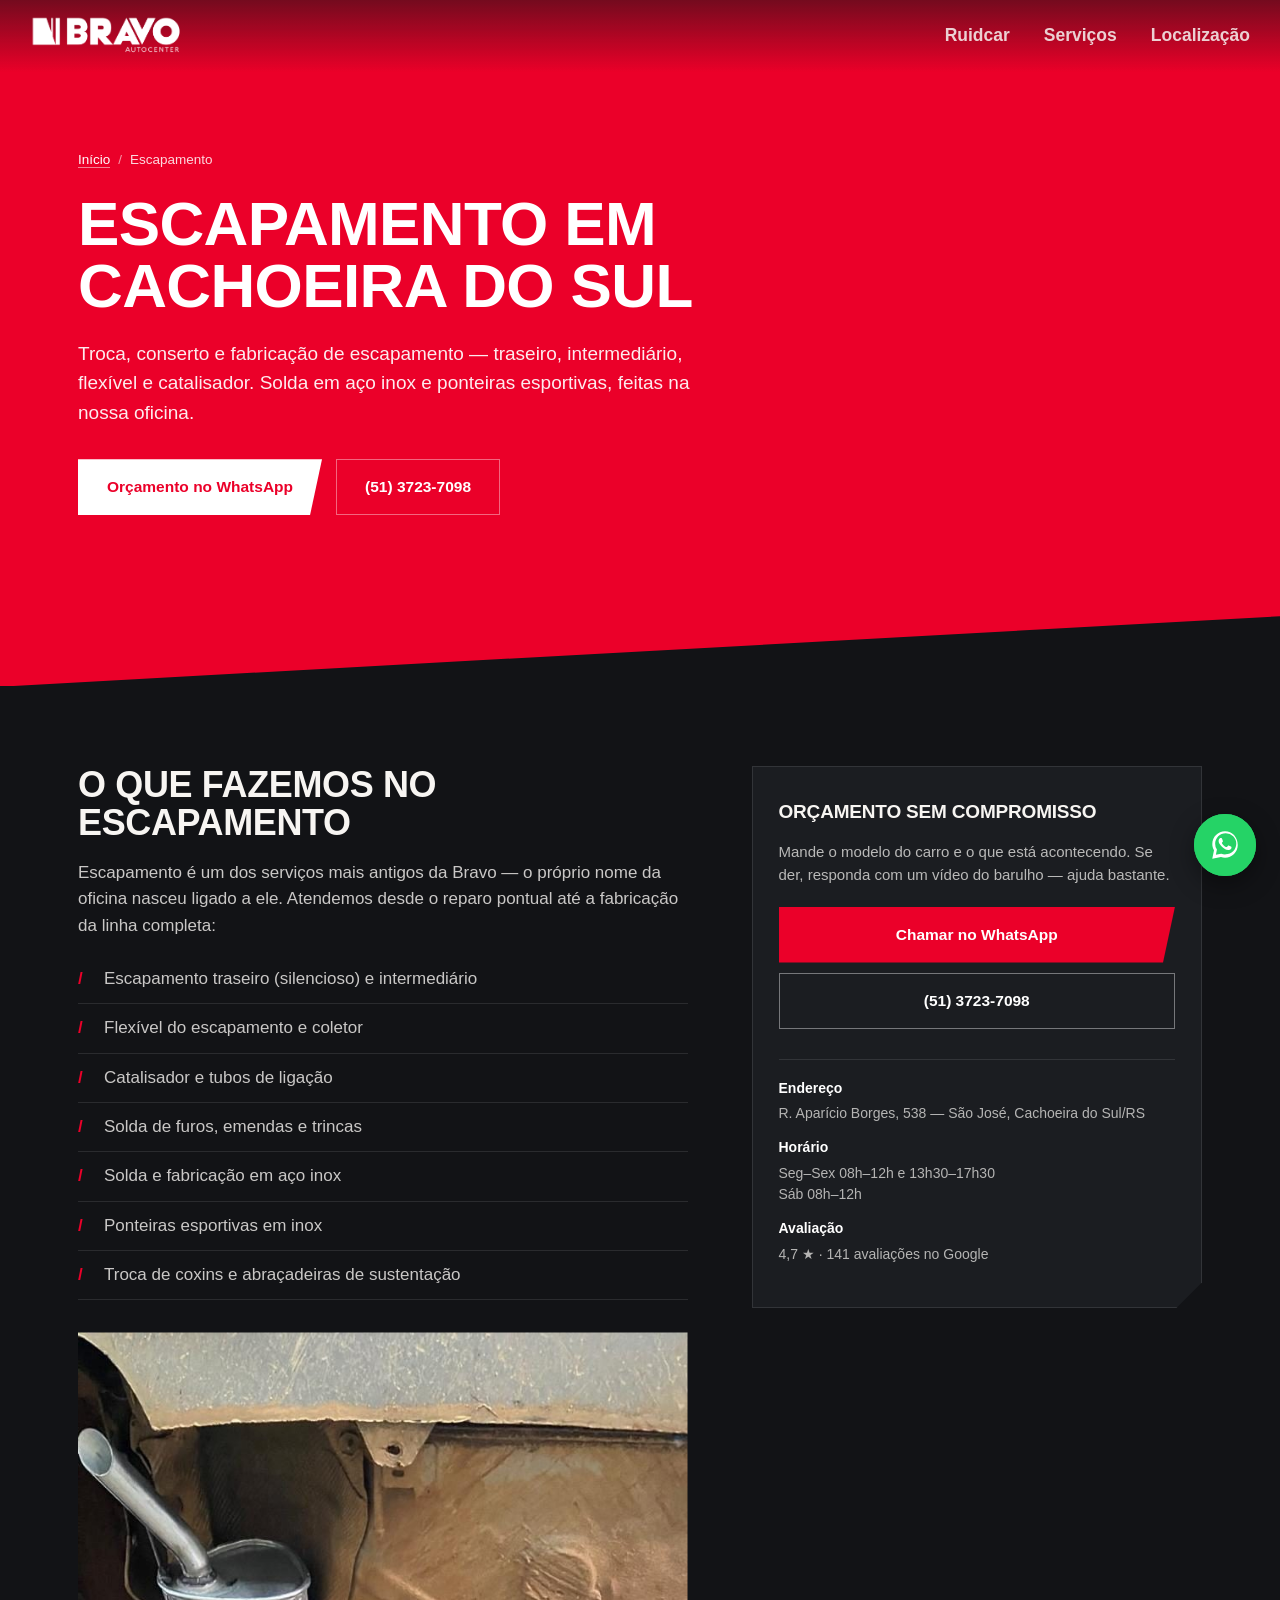
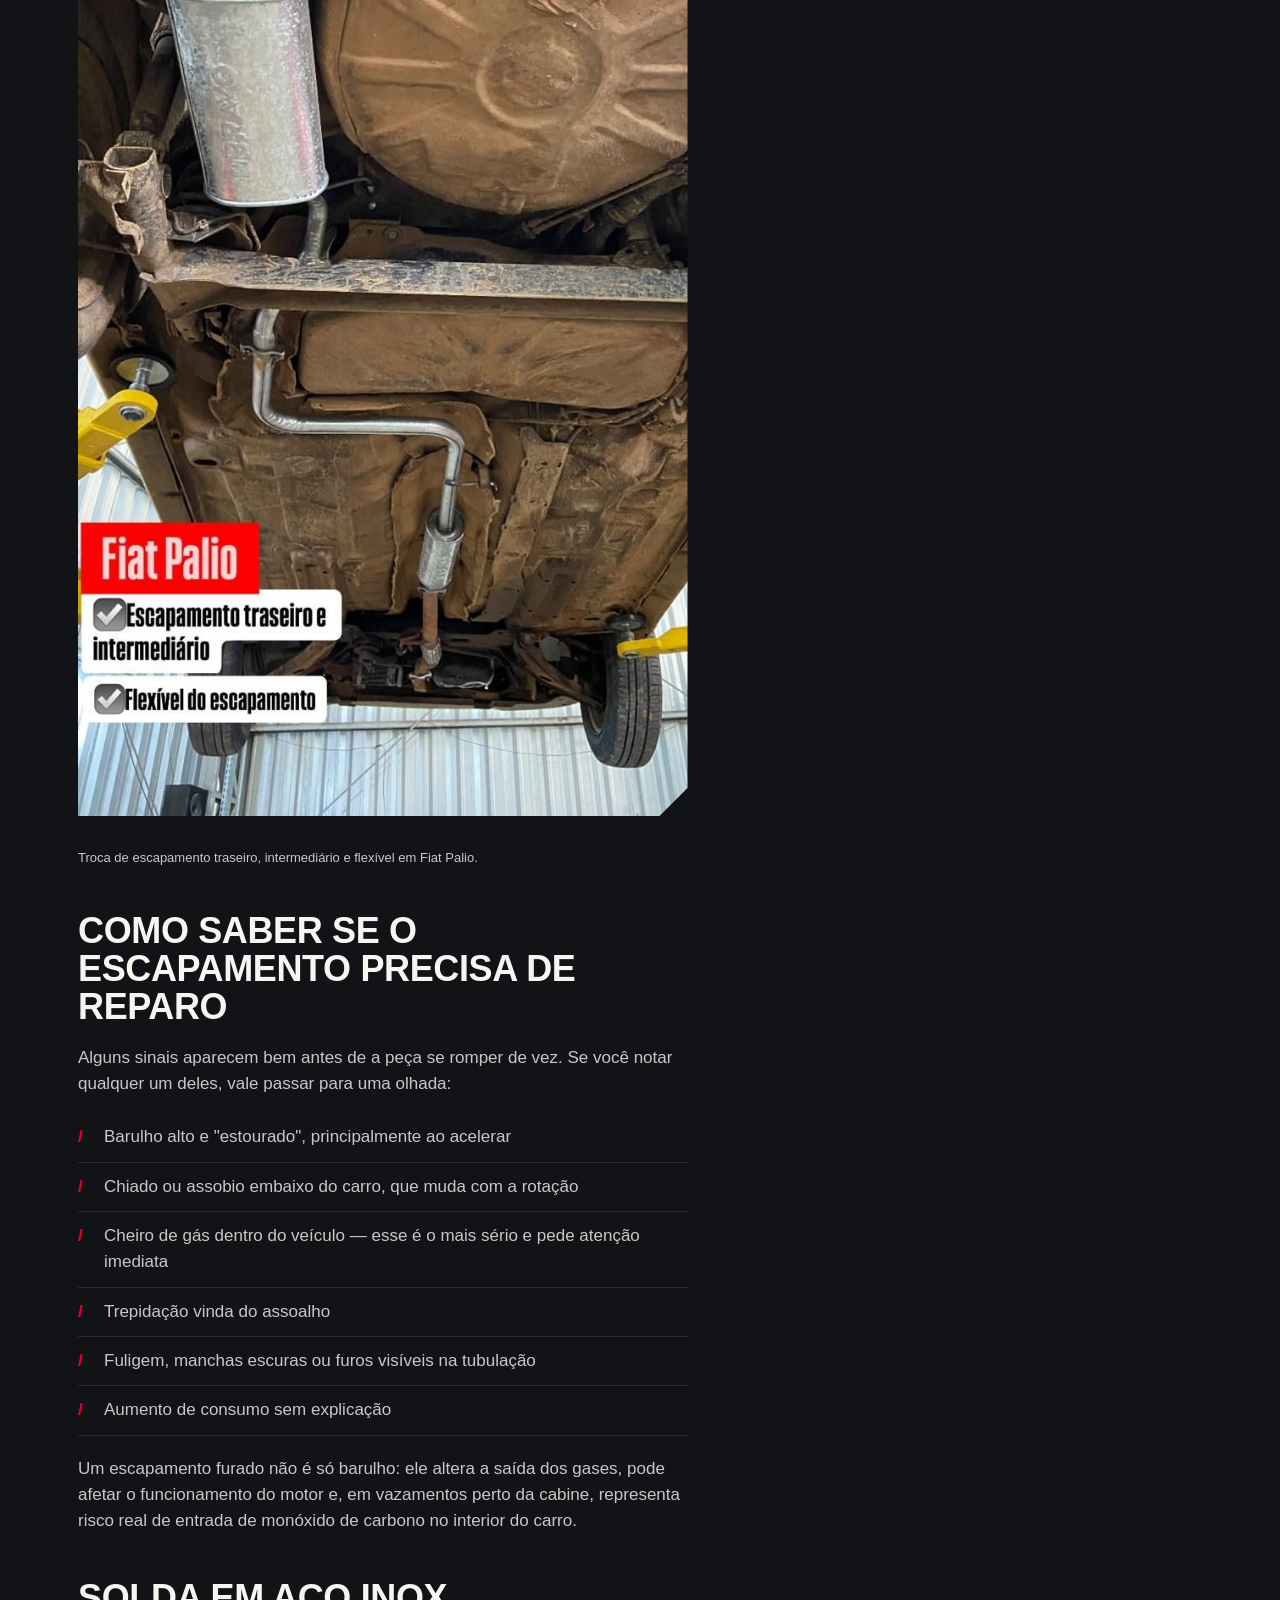
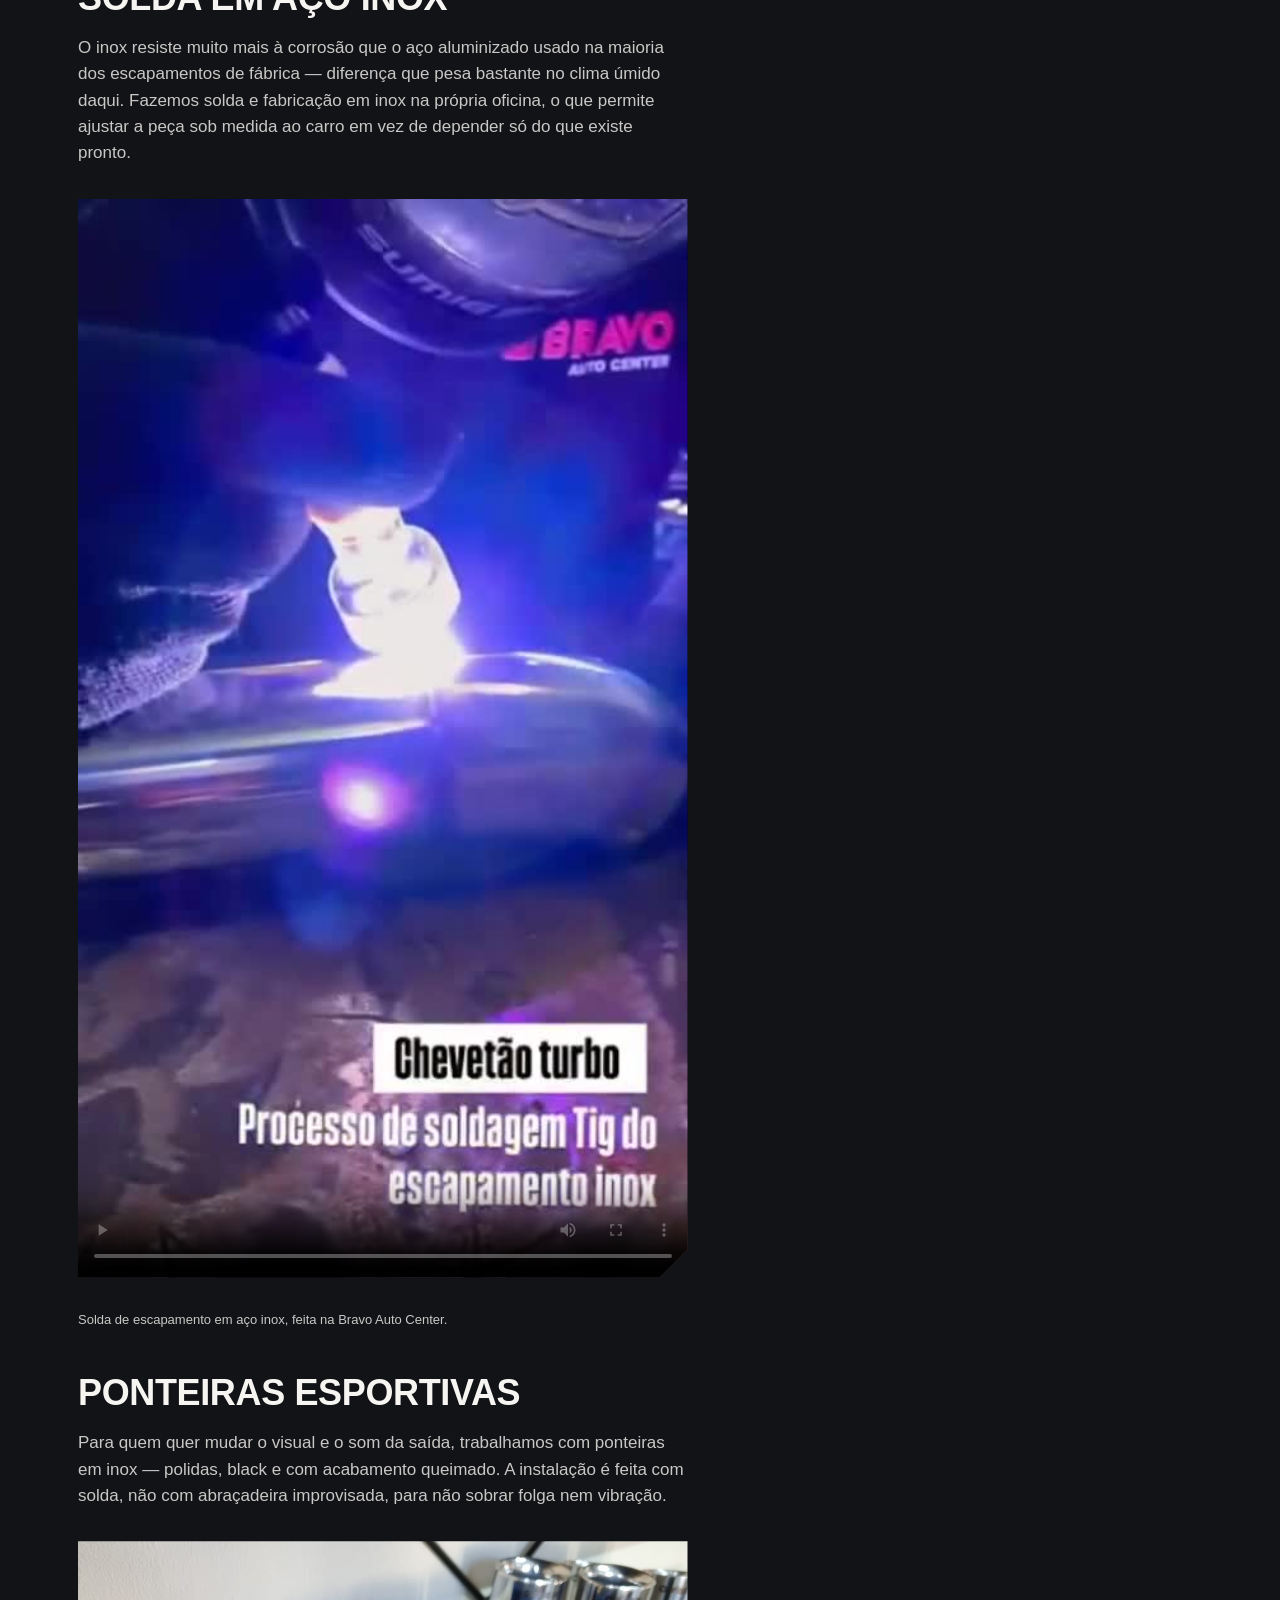
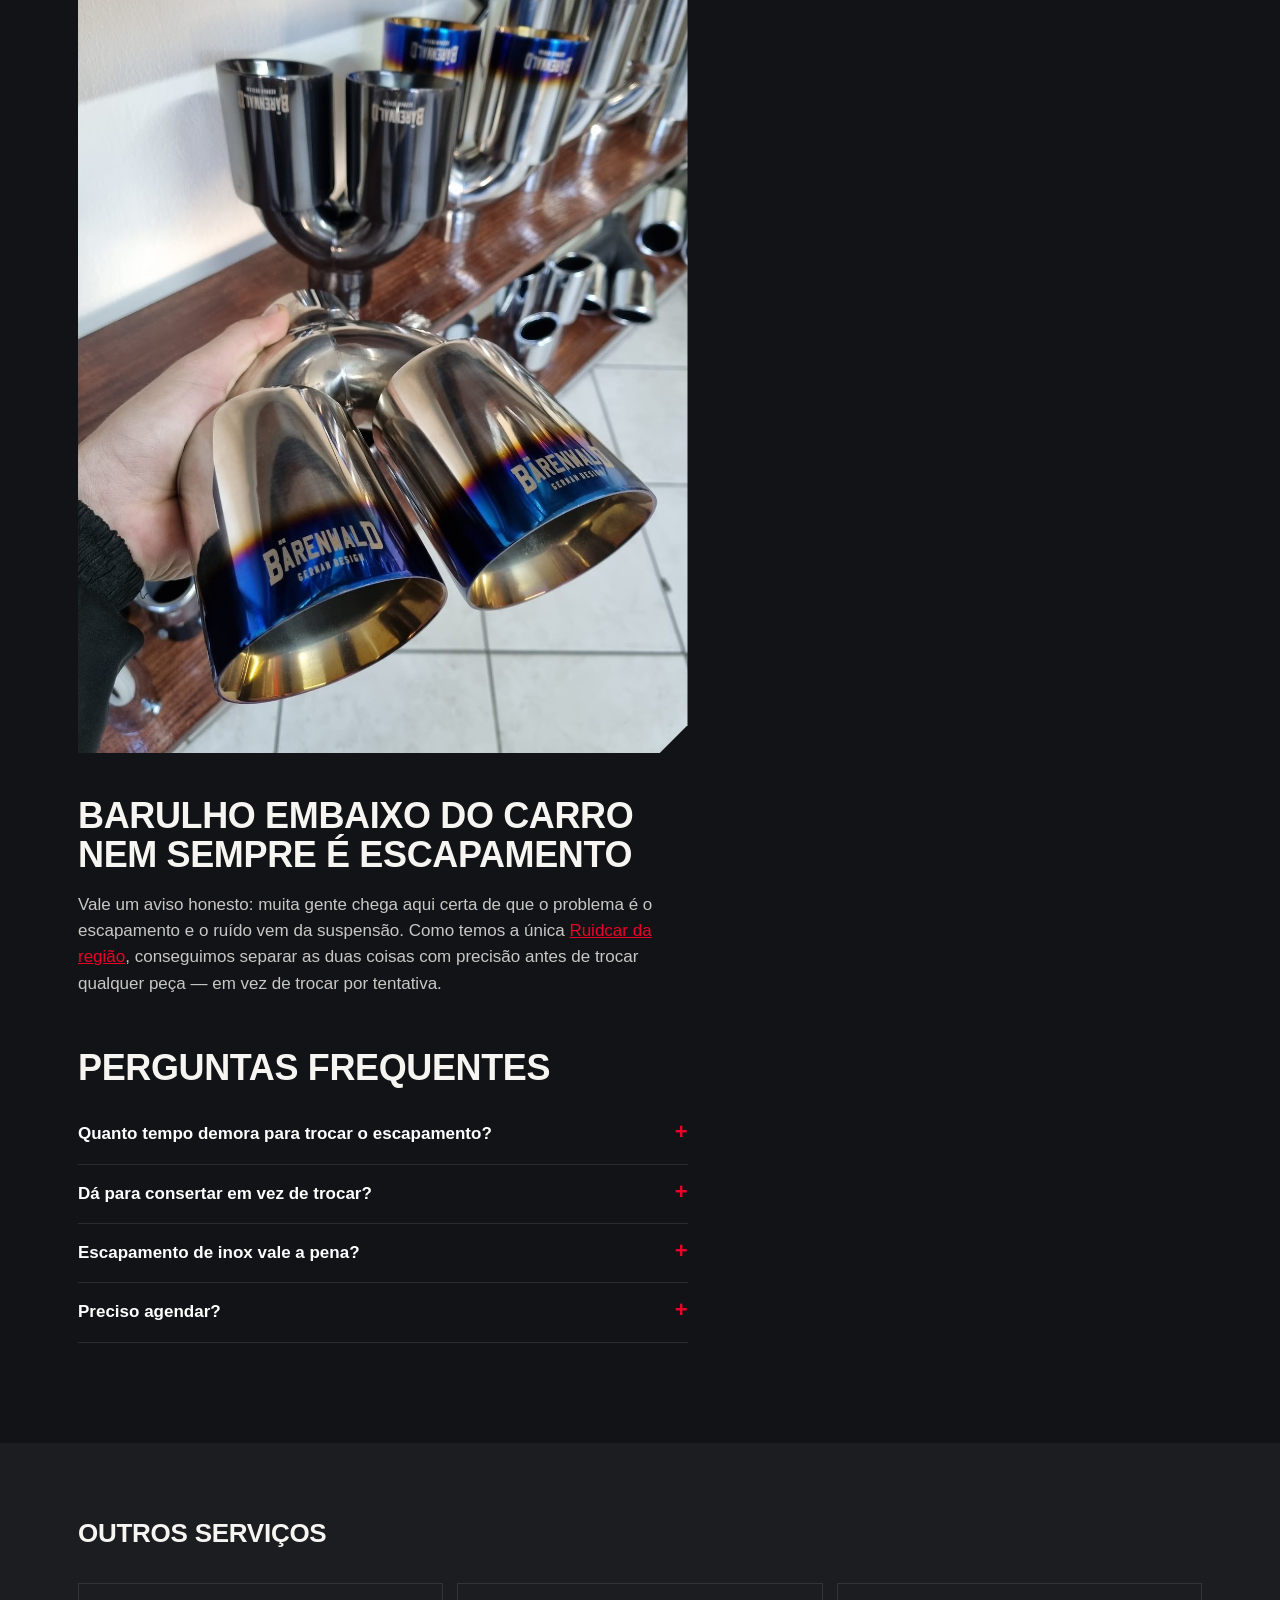
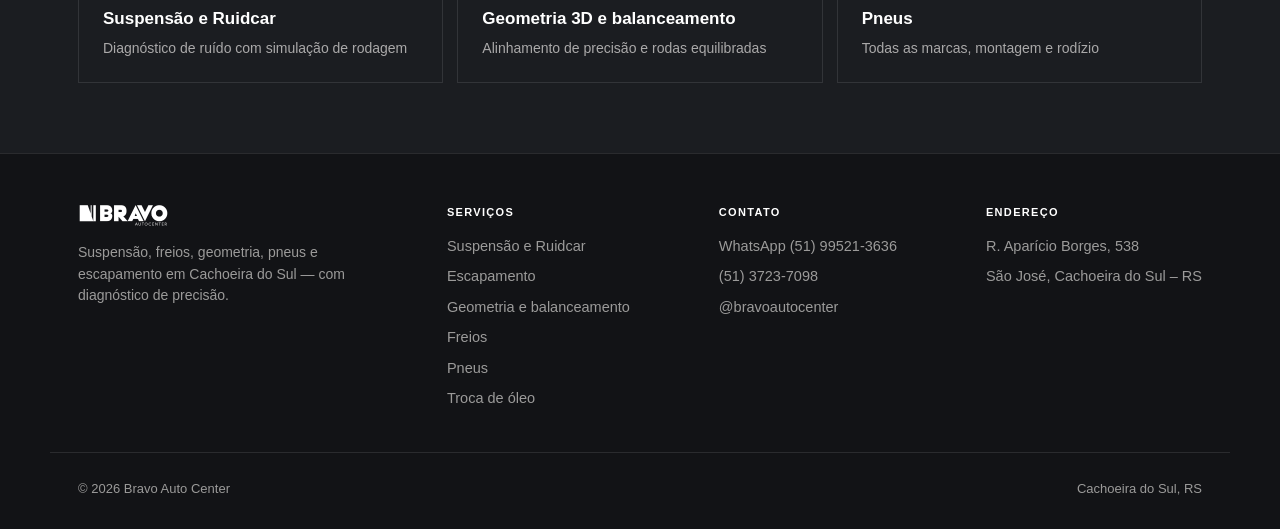
==== servicos/escapamento.html @ 59db15d5 "feat: atualização site v2 — servicos/, css, js, imagens, sitemap" ====
<!DOCTYPE html>
<html lang="pt-BR">
<head>
<meta charset="UTF-8">
<meta name="viewport" content="width=device-width, initial-scale=1.0">
<title>Escapamento em Cachoeira do Sul | Troca, Solda e Inox — Bravo Auto Center</title>
<meta name="description" content="Troca e conserto de escapamento em Cachoeira do Sul/RS: escapamento traseiro, intermediário, flexível, catalisador e solda em aço inox. Ponteiras esportivas. Orçamento na hora — (51) 3723-7098.">
<link rel="canonical" href="https://bravoautocenter.com.br/servicos/escapamento.html">
<meta name="robots" content="index, follow, max-image-preview:large">

<link rel="icon" href="/favicon.ico" sizes="any">
<link rel="icon" type="image/png" sizes="32x32" href="../assets/img/favicon-32.png">
<link rel="apple-touch-icon" href="../assets/img/apple-touch-icon.png">
<meta name="theme-color" content="#EB0029">

<meta property="og:type" content="article">
<meta property="og:locale" content="pt_BR">
<meta property="og:site_name" content="Bravo Auto Center">
<meta property="og:url" content="https://bravoautocenter.com.br/servicos/escapamento.html">
<meta property="og:title" content="Escapamento em Cachoeira do Sul — troca, solda e inox | Bravo Auto Center">
<meta property="og:description" content="Escapamento traseiro, intermediário, flexível e solda em aço inox. Ponteiras esportivas. Oficina em Cachoeira do Sul/RS.">
<meta property="og:image" content="https://bravoautocenter.com.br/assets/img/og-image.jpg">
<meta name="twitter:card" content="summary_large_image">

<link rel="stylesheet" href="../assets/css/style.css">

<script type="application/ld+json">
{
  "@context": "https://schema.org",
  "@type": "Service",
  "serviceType": "Troca e conserto de escapamento",
  "name": "Escapamento e solda em aço inox",
  "description": "Troca, conserto e fabricação de escapamento automotivo em Cachoeira do Sul/RS, incluindo escapamento traseiro, intermediário, flexível, solda em aço inox e instalação de ponteiras esportivas.",
  "url": "https://bravoautocenter.com.br/servicos/escapamento.html",
  "provider": {
    "@type": "AutoRepair",
    "name": "Bravo Auto Center",
    "@id": "https://bravoautocenter.com.br/#oficina",
    "telephone": "+55-51-3723-7098",
    "address": {
      "@type": "PostalAddress",
      "streetAddress": "Rua Aparício Borges, 538",
      "addressLocality": "Cachoeira do Sul",
      "addressRegion": "RS",
      "postalCode": "96503-550",
      "addressCountry": "BR"
    }
  },
  "areaServed": { "@type": "City", "name": "Cachoeira do Sul" }
}
</script>

<script type="application/ld+json">
{
  "@context": "https://schema.org",
  "@type": "BreadcrumbList",
  "itemListElement": [
    { "@type": "ListItem", "position": 1, "name": "Início", "item": "https://bravoautocenter.com.br/" },
    { "@type": "ListItem", "position": 2, "name": "Escapamento", "item": "https://bravoautocenter.com.br/servicos/escapamento.html" }
  ]
}
</script>

<script type="application/ld+json">
{
  "@context": "https://schema.org",
  "@type": "FAQPage",
  "mainEntity": [
    {
      "@type": "Question",
      "name": "Quanto tempo demora para trocar o escapamento?",
      "acceptedAnswer": { "@type": "Answer", "text": "Na maioria dos carros de passeio a troca do escapamento traseiro ou intermediário é feita no mesmo dia, geralmente em algumas horas. Serviços que envolvem fabricação sob medida ou solda em inox podem levar mais tempo, e informamos o prazo no orçamento." }
    },
    {
      "@type": "Question",
      "name": "Dá para consertar o escapamento em vez de trocar?",
      "acceptedAnswer": { "@type": "Answer", "text": "Depende do estado da peça. Furos pontuais e emendas soltas costumam ser resolvidos com solda. Quando o tubo ou a caixa já estão comprometidos pela ferrugem, a solda não segura e a troca sai mais barata no longo prazo. Avaliamos no elevador e mostramos a peça antes de decidir." }
    },
    {
      "@type": "Question",
      "name": "Escapamento de inox vale a pena?",
      "acceptedAnswer": { "@type": "Answer", "text": "O aço inox resiste muito mais à corrosão que o aço aluminizado comum, o que faz diferença especialmente em região úmida. Custa mais caro na instalação, mas dura consideravelmente mais. Trabalhamos com solda em inox e ponteiras esportivas nesse material." }
    },
    {
      "@type": "Question",
      "name": "Meu carro está com barulho embaixo. É o escapamento?",
      "acceptedAnswer": { "@type": "Answer", "text": "Pode ser, mas nem sempre. Ruído embaixo do carro também vem de suspensão, coxim e proteções soltas. Colocamos o veículo no elevador para identificar a origem antes de orçar qualquer peça." }
    }
  ]
}
</script>
</head>
<body>

<header class="nav scrolled" id="nav">
  <a href="../index.html" class="nav-logo"><img src="../assets/img/logo-bravo-white.png" alt="Bravo Auto Center"></a>
  <div class="nav-right">
    <ul class="nav-links">
      <li><a href="../index.html#ruidcar">Ruidcar</a></li>
      <li><a href="../index.html#servicos">Serviços</a></li>
      <li><a href="../index.html#localizacao">Localização</a></li>
    </ul>
    <button class="nav-burger" aria-label="Abrir menu" onclick="document.getElementById('mmenu').classList.add('open')">☰</button>
  </div>
</header>

<div id="mmenu" class="mobile-menu">
  <div class="mobile-menu-top">
    <img src="../assets/img/logo-bravo-white.png" alt="Bravo Auto Center" style="height:22px;">
    <button class="mobile-close" aria-label="Fechar menu" onclick="document.getElementById('mmenu').classList.remove('open')">×</button>
  </div>
  <ul>
    <li><a href="../index.html#ruidcar">Ruidcar</a></li>
    <li><a href="../index.html#servicos">Serviços</a></li>
    <li><a href="../index.html#localizacao">Localização</a></li>
  </ul>
  <a class="btn btn-white" href="https://wa.me/5551995213636" target="_blank" rel="noopener">Chamar no WhatsApp</a>
</div>

<section class="sub-hero">
  <div class="sub-hero-inner">
    <nav class="breadcrumb" aria-label="Você está aqui">
      <a href="../index.html">Início</a><span>/</span>Escapamento
    </nav>
    <h1>Escapamento em Cachoeira do Sul</h1>
    <p class="lead">Troca, conserto e fabricação de escapamento — traseiro, intermediário, flexível e catalisador. Solda em aço inox e ponteiras esportivas, feitas na nossa oficina.</p>
    <div class="hero-actions">
      <a class="btn btn-white" href="https://wa.me/5551995213636?text=Ol%C3%A1!%20Gostaria%20de%20um%20or%C3%A7amento%20de%20escapamento." target="_blank" rel="noopener">Orçamento no WhatsApp</a>
      <a class="btn btn-outline-dark" href="tel:+555137237098">(51) 3723-7098</a>
    </div>
  </div>
</section>

<section class="sub-body">
  <div class="sub-grid">
    <div class="sub-content">

      <h2>O que fazemos no escapamento</h2>
      <p>Escapamento é um dos serviços mais antigos da Bravo — o próprio nome da oficina nasceu ligado a ele. Atendemos desde o reparo pontual até a fabricação da linha completa:</p>
      <ul>
        <li>Escapamento traseiro (silencioso) e intermediário</li>
        <li>Flexível do escapamento e coletor</li>
        <li>Catalisador e tubos de ligação</li>
        <li>Solda de furos, emendas e trincas</li>
        <li>Solda e fabricação em aço inox</li>
        <li>Ponteiras esportivas em inox</li>
        <li>Troca de coxins e abraçadeiras de sustentação</li>
      </ul>

      <div class="sub-figure">
        <img src="../assets/img/escapamento.jpg" alt="Escapamento traseiro e intermediário trocados em Fiat Palio na Bravo Auto Center, em Cachoeira do Sul">
      </div>
      <p class="figcap">Troca de escapamento traseiro, intermediário e flexível em Fiat Palio.</p>

      <h2>Como saber se o escapamento precisa de reparo</h2>
      <p>Alguns sinais aparecem bem antes de a peça se romper de vez. Se você notar qualquer um deles, vale passar para uma olhada:</p>
      <ul>
        <li>Barulho alto e "estourado", principalmente ao acelerar</li>
        <li>Chiado ou assobio embaixo do carro, que muda com a rotação</li>
        <li>Cheiro de gás dentro do veículo — esse é o mais sério e pede atenção imediata</li>
        <li>Trepidação vinda do assoalho</li>
        <li>Fuligem, manchas escuras ou furos visíveis na tubulação</li>
        <li>Aumento de consumo sem explicação</li>
      </ul>
      <p>Um escapamento furado não é só barulho: ele altera a saída dos gases, pode afetar o funcionamento do motor e, em vazamentos perto da cabine, representa risco real de entrada de monóxido de carbono no interior do carro.</p>

      <h2>Solda em aço inox</h2>
      <p>O inox resiste muito mais à corrosão que o aço aluminizado usado na maioria dos escapamentos de fábrica — diferença que pesa bastante no clima úmido daqui. Fazemos solda e fabricação em inox na própria oficina, o que permite ajustar a peça sob medida ao carro em vez de depender só do que existe pronto.</p>

      <div class="sub-figure">
        <video controls playsinline preload="metadata" poster="../assets/img/poster-solda.jpg">
          <source src="../assets/video/solda-escapamento.mp4" type="video/mp4">
        </video>
      </div>
      <p class="figcap">Solda de escapamento em aço inox, feita na Bravo Auto Center.</p>

      <h2>Ponteiras esportivas</h2>
      <p>Para quem quer mudar o visual e o som da saída, trabalhamos com ponteiras em inox — polidas, black e com acabamento queimado. A instalação é feita com solda, não com abraçadeira improvisada, para não sobrar folga nem vibração.</p>

      <div class="sub-figure">
        <img src="../assets/img/ponteiras.jpg" alt="Ponteiras de escapamento esportivas em aço inox disponíveis na Bravo Auto Center">
      </div>

      <h2>Barulho embaixo do carro nem sempre é escapamento</h2>
      <p>Vale um aviso honesto: muita gente chega aqui certa de que o problema é o escapamento e o ruído vem da suspensão. Como temos a única <a href="suspensao-ruidcar.html" style="color:var(--red);">Ruidcar da região</a>, conseguimos separar as duas coisas com precisão antes de trocar qualquer peça — em vez de trocar por tentativa.</p>

      <div class="faq">
        <h2>Perguntas frequentes</h2>
        <details>
          <summary>Quanto tempo demora para trocar o escapamento?</summary>
          <p>Na maioria dos carros de passeio, a troca do traseiro ou intermediário sai no mesmo dia, normalmente em algumas horas. Serviços com fabricação sob medida ou solda em inox podem levar mais tempo — informamos o prazo junto com o orçamento.</p>
        </details>
        <details>
          <summary>Dá para consertar em vez de trocar?</summary>
          <p>Depende do estado da peça. Furo pontual e emenda solta geralmente resolvem com solda. Quando o tubo ou a caixa já estão comprometidos pela ferrugem, a solda não segura por muito tempo e a troca acaba saindo mais barata. Avaliamos no elevador e mostramos a peça antes de você decidir.</p>
        </details>
        <details>
          <summary>Escapamento de inox vale a pena?</summary>
          <p>Custa mais na instalação, mas resiste muito mais à corrosão e dura consideravelmente mais — o que compensa especialmente em região úmida. Fazemos tanto o reparo quanto a fabricação em inox.</p>
        </details>
        <details>
          <summary>Preciso agendar?</summary>
          <p>Não é obrigatório, mas ajuda. Chamando no WhatsApp antes, a gente já sabe o que esperar e você evita fila.</p>
        </details>
      </div>

    </div>

    <aside class="sub-aside">
      <div class="aside-card">
        <h3>Orçamento sem compromisso</h3>
        <p>Mande o modelo do carro e o que está acontecendo. Se der, responda com um vídeo do barulho — ajuda bastante.</p>
        <a class="btn btn-red" href="https://wa.me/5551995213636?text=Ol%C3%A1!%20Gostaria%20de%20um%20or%C3%A7amento%20de%20escapamento." target="_blank" rel="noopener">Chamar no WhatsApp</a>
        <a class="btn btn-outline-dark" href="tel:+555137237098">(51) 3723-7098</a>
        <div class="aside-meta">
          <div><strong>Endereço</strong>R. Aparício Borges, 538 — São José, Cachoeira do Sul/RS</div>
          <div><strong>Horário</strong>Seg–Sex 08h–12h e 13h30–17h30<br>Sáb 08h–12h</div>
          <div><strong>Avaliação</strong>4,7 ★ · 141 avaliações no Google</div>
        </div>
      </div>
    </aside>
  </div>
</section>

<section class="other-services">
  <h2>Outros serviços</h2>
  <div class="other-grid">
    <a href="suspensao-ruidcar.html">Suspensão e Ruidcar<span>Diagnóstico de ruído com simulação de rodagem</span></a>
    <a href="geometria-balanceamento.html">Geometria 3D e balanceamento<span>Alinhamento de precisão e rodas equilibradas</span></a>
    <a href="pneus.html">Pneus<span>Todas as marcas, montagem e rodízio</span></a>
  </div>
</section>

<a class="wa-float" href="https://wa.me/5551995213636" target="_blank" rel="noopener" aria-label="Chamar no WhatsApp">
  <svg viewBox="0 0 32 32" xmlns="http://www.w3.org/2000/svg" aria-hidden="true">
    <path d="M16.04 3C9.42 3 4.05 8.36 4.05 14.97c0 2.11.55 4.17 1.6 5.99L4 29l8.23-1.61a12.02 12.02 0 0 0 3.8.62h.01c6.61 0 11.98-5.36 11.98-11.97C28.02 8.36 22.65 3 16.04 3zm0 21.87h-.01a9.9 9.9 0 0 1-3.47-.63l-.25-.1-4.88.95.98-4.76-.16-.26a9.87 9.87 0 0 1-1.52-5.26c0-5.47 4.46-9.92 9.94-9.92a9.87 9.87 0 0 1 9.93 9.93c0 5.47-4.46 9.92-9.93 9.92zm5.45-7.43c-.3-.15-1.77-.87-2.04-.97-.27-.1-.47-.15-.67.15-.2.3-.77.97-.94 1.17-.17.2-.35.22-.65.07-.3-.15-1.26-.46-2.4-1.48-.89-.79-1.49-1.77-1.66-2.07-.17-.3-.02-.46.13-.61.13-.13.3-.35.45-.52.15-.17.2-.3.3-.5.1-.2.05-.37-.02-.52-.08-.15-.67-1.62-.92-2.22-.24-.58-.49-.5-.67-.51h-.57c-.2 0-.52.07-.8.37-.27.3-1.04 1.02-1.04 2.5 0 1.47 1.07 2.89 1.22 3.09.15.2 2.11 3.22 5.1 4.51.71.31 1.27.49 1.7.63.72.23 1.37.2 1.88.12.57-.09 1.77-.72 2.02-1.42.25-.7.25-1.3.17-1.42-.07-.12-.27-.2-.57-.35z"/>
  </svg>
</a>

<footer>
  <div class="foot-grid">
    <div class="foot-brand">
      <img src="../assets/img/logo-bravo-white.png" alt="Bravo Auto Center">
      <p>Suspensão, freios, geometria, pneus e escapamento em Cachoeira do Sul — com diagnóstico de precisão.</p>
    </div>
    <div class="foot-col">
      <h4>Serviços</h4>
      <a href="suspensao-ruidcar.html">Suspensão e Ruidcar</a>
      <a href="escapamento.html">Escapamento</a>
      <a href="geometria-balanceamento.html">Geometria e balanceamento</a>
      <a href="freios.html">Freios</a>
      <a href="pneus.html">Pneus</a>
      <a href="troca-de-oleo.html">Troca de óleo</a>
    </div>
    <div class="foot-col">
      <h4>Contato</h4>
      <a href="https://wa.me/5551995213636" target="_blank" rel="noopener">WhatsApp (51) 99521-3636</a>
      <a href="tel:+555137237098">(51) 3723-7098</a>
      <a href="https://www.instagram.com/bravoautocenter" target="_blank" rel="noopener">@bravoautocenter</a>
    </div>
    <div class="foot-col">
      <h4>Endereço</h4>
      <p>R. Aparício Borges, 538</p>
      <p>São José, Cachoeira do Sul – RS</p>
    </div>
  </div>
  <div class="foot-bottom">
    <span>© <span id="year"></span> Bravo Auto Center</span>
    <span>Cachoeira do Sul, RS</span>
  </div>
</footer>

<script src="../assets/js/main.js"></script>
</body>
</html>
---- assets/css/style.css ----
:root{
    --red:#EB0029;
    --red-deep:#C10022;
    --ink:#121316;
    --ink-2:#1B1D21;
    --paper:#F7F5F2;
    --gray:#63666A;
    --line-dark:rgba(255,255,255,0.1);
    --line-light:rgba(18,19,22,0.12);
    --cut: 5.5vw; /* diagonal depth */
  }
  *{ box-sizing:border-box; }
  html{ scroll-behavior:smooth; }
  body{
    margin:0;
    background:var(--ink);
    color:var(--paper);
    font-family: Calibri, "Carlito", "Segoe UI", Arial, sans-serif;
    font-size:17px;
    line-height:1.55;
    -webkit-font-smoothing:antialiased;
  }
  h1,h2,h3{
    font-family:"Century Gothic", Questrial, Futura, "Segoe UI", Arial, sans-serif;
    font-weight:700;
    margin:0;
    letter-spacing:-0.01em;
  }
  img{ max-width:100%; display:block; }
  a{ color:inherit; }
  .wrap{ max-width:1180px; margin:0 auto; padding:0 28px; }

  .btn{
    display:inline-flex; align-items:center; gap:9px;
    padding:15px 28px;
    font-weight:bold; font-size:15.5px;
    text-decoration:none; cursor:pointer;
    border:1.5px solid transparent;
    transition:transform .15s ease, background .2s ease, border-color .2s, color .2s;
    /* the diagonal cut, applied to buttons too */
    clip-path:polygon(0 0, 100% 0, calc(100% - 12px) 100%, 0 100%);
  }
  .btn:hover{ transform:translateY(-1px); }
  .btn:focus-visible{ outline:3px solid #fff; outline-offset:2px; }
  .btn-white{ background:#fff; color:var(--red); }
  .btn-white:hover{ background:#f2f2f2; }
  .btn-red{ background:var(--red); color:#fff; }
  .btn-red:hover{ background:var(--red-deep); }
  .btn-outline-dark{ border-color:rgba(255,255,255,0.4); color:#fff; clip-path:none; }
  .btn-outline-dark:hover{ border-color:#fff; }
  .btn-outline-light{ border-color:rgba(18,19,22,0.35); color:var(--ink); clip-path:none; }
  .btn-outline-light:hover{ border-color:var(--ink); }

  .kicker{
    font-family:Verdana, Geneva, sans-serif;
    font-size:11.5px; font-weight:bold;
    letter-spacing:0.2em; text-transform:uppercase;
  }

  /* ============ NAV ============ */
  header.nav{
    position:fixed; top:0; left:0; right:0; z-index:60;
    display:flex; align-items:center; justify-content:space-between;
    padding:16px 30px;
    background:linear-gradient(180deg, rgba(18,19,22,0.55), rgba(18,19,22,0));
    transition:background .3s ease;
  }
  header.nav.scrolled{
    background:rgba(18,19,22,0.94);
    backdrop-filter:blur(8px);
    border-bottom:1px solid var(--line-dark);
  }
  .nav-logo img{ height:40px; width:auto; }
  .nav-right{ display:flex; align-items:center; gap:26px; }
  .nav-links{ display:flex; gap:34px; list-style:none; margin:0; padding:0; font-size:17.5px; font-weight:bold; }
  .nav-links a{ color:rgba(247,245,242,0.85); text-decoration:none; }
  .nav-links a:hover{ color:#fff; text-decoration:underline; text-underline-offset:5px; text-decoration-color:var(--red); text-decoration-thickness:2px; }
  .nav-burger{ display:none; background:none; border:0; color:#fff; font-size:26px; cursor:pointer; padding:2px 8px; }
  @media (max-width:880px){
    .nav-links{ display:none; }
    .nav-burger{ display:block; }
    .nav-wa-label{ display:none; }
  }

  .mobile-menu{
    display:none; position:fixed; inset:0; z-index:70;
    background:var(--red); padding:22px 30px;
  }
  .mobile-menu.open{ display:block; }
  .mobile-menu-top{ display:flex; justify-content:space-between; align-items:center; margin-bottom:44px; }
  .mobile-menu ul{ list-style:none; margin:0 0 40px; padding:0; }
  .mobile-menu li{ margin-bottom:24px; }
  .mobile-menu a{
    color:#fff; text-decoration:none; font-size:28px; font-weight:bold;
    font-family:"Century Gothic", Arial, sans-serif;
  }
  .mobile-close{ background:none; border:0; color:#fff; font-size:30px; cursor:pointer; }

  /* ============ HERO — solid red field ============ */
  .hero{
    background:var(--red);
    color:#fff;
    position:relative;
    min-height:100vh;
    display:flex; flex-direction:column; justify-content:center;
    overflow:hidden;
    padding:120px 0 calc(var(--cut) + 90px);
  }
  .hero-inner{
    max-width:1180px; margin:0 auto; padding:0 28px;
    display:grid; grid-template-columns: 1.15fr 0.85fr; gap:60px; align-items:center;
    width:100%;
  }
  @media (max-width:940px){
    .hero-inner{ grid-template-columns:1fr; gap:44px; }
  }
  .hero-kicker{ color:rgba(255,255,255,0.85); margin-bottom:26px; display:block; }
  .hero h1{
    font-size:clamp(42px, 6.4vw, 78px);
    line-height:0.98;
    text-transform:uppercase;
    margin-bottom:26px;
    max-width:640px;
  }
  .hero h1 .slash{ color:var(--ink); }
  .hero p.lead{
    font-size:19px; max-width:520px;
    color:rgba(255,255,255,0.92);
    margin:0 0 36px;
  }
  .hero-actions{ display:flex; flex-wrap:wrap; gap:14px; margin-bottom:40px; }
  .hero-proof{
    display:inline-flex; align-items:center; gap:12px;
    color:#fff; text-decoration:none; font-size:14.5px;
    border-top:1px solid rgba(255,255,255,0.35);
    padding-top:16px;
  }
  .hero-proof strong{ font-size:16px; }
  .hero-proof .stars{ color:#FFD34D; letter-spacing:2px; }

  .hero-photo{
    position:relative;
    clip-path:polygon(10% 0, 100% 0, 100% 100%, 0 100%);
    box-shadow:0 40px 80px -30px rgba(0,0,0,0.45);
  }
  .hero-photo img{ width:100%; height:100%; object-fit:cover; aspect-ratio:4/4.6; }
  @media (max-width:940px){
    .hero-photo{ clip-path:polygon(6% 0, 100% 0, 94% 100%, 0 100%); }
    .hero-photo img{ aspect-ratio:16/10; }
  }
  /* diagonal bottom edge of hero */
  .hero::after{
    content:"";
    position:absolute; left:0; right:0; bottom:-1px;
    height:var(--cut);
    background:var(--ink);
    clip-path:polygon(0 100%, 100% 0, 100% 100%);
  }

  /* ============ TICKER ============ */
  .ticker{
    background:var(--ink);
    border-bottom:1px solid var(--line-dark);
    overflow:hidden;
    padding:20px 0;
  }
  .ticker-track{
    display:flex; gap:0;
    width:max-content;
    animation:ticker 28s linear infinite;
  }
  .ticker span{
    font-family:"Century Gothic", Arial, sans-serif;
    font-weight:bold; font-size:15px; text-transform:uppercase; letter-spacing:0.12em;
    color:rgba(247,245,242,0.75);
    padding:0 26px;
    white-space:nowrap;
    display:flex; align-items:center; gap:26px;
  }
  .ticker span::after{ content:"/"; color:var(--red); font-size:18px; }
  @keyframes ticker{ from{ transform:translateX(0);} to{ transform:translateX(-50%);} }
  @media (prefers-reduced-motion: reduce){ .ticker-track{ animation:none; flex-wrap:wrap; width:auto; } }

  /* ============ RUIDCAR ============ */
  .ruidcar{
    background:var(--ink);
    padding:110px 0 130px;
    position:relative;
  }
  .ruidcar-head{
    max-width:1180px; margin:0 auto 64px; padding:0 28px;
    display:flex; align-items:flex-end; justify-content:space-between; gap:40px; flex-wrap:wrap;
  }
  .ruidcar-head .kicker{ color:var(--red); display:block; margin-bottom:18px; }
  .ruidcar-head h2{
    font-size:clamp(34px, 4.6vw, 56px);
    text-transform:uppercase;
    line-height:1.0;
    max-width:640px;
  }
  .ruidcar-head h2 em{ font-style:normal; color:var(--red); }
  .ruidcar-count{
    font-family:"Century Gothic", Arial, sans-serif;
    text-align:right;
  }
  .ruidcar-count .n{
    font-size:clamp(52px, 6vw, 84px); font-weight:bold; color:var(--red); line-height:1; display:block;
  }
  .ruidcar-count .l{ font-size:13px; letter-spacing:0.14em; text-transform:uppercase; color:rgba(247,245,242,0.6); }

  .ruidcar-grid{
    max-width:1180px; margin:0 auto; padding:0 28px;
    display:grid; grid-template-columns:0.9fr 1.1fr; gap:64px; align-items:center;
  }
  @media (max-width:900px){ .ruidcar-grid{ grid-template-columns:1fr; gap:40px; } }
  .ruidcar-video{
    clip-path:polygon(0 0, 100% 0, 100% calc(100% - 34px), calc(100% - 34px) 100%, 0 100%);
    background:#000;
    border:1px solid var(--line-dark);
  }
  .ruidcar-video video{ width:100%; display:block; }
  .ruidcar-copy p{
    color:rgba(247,245,242,0.78);
    margin:0 0 16px; font-size:16.5px; max-width:520px;
  }
  .ruidcar-copy p strong{ color:#fff; }
  .ruidcar-steps{
    list-style:none; margin:30px 0 0; padding:0;
    border-top:1px solid var(--line-dark);
  }
  .ruidcar-steps li{
    display:flex; gap:18px; align-items:baseline;
    padding:16px 0; border-bottom:1px solid var(--line-dark);
    font-size:15.5px; color:rgba(247,245,242,0.85);
  }
  .ruidcar-steps .step-n{
    font-family:"Century Gothic", Arial, sans-serif;
    font-weight:bold; color:var(--red); font-size:15px;
    min-width:34px;
  }

  /* ============ SERVICES — alternating rows on light ============ */
  .services{
    background:var(--paper);
    color:var(--ink);
    position:relative;
    padding:0 0 110px;
  }
  .services::before{
    content:"";
    display:block;
    height:var(--cut);
    background:var(--ink);
    clip-path:polygon(0 0, 100% 0, 0 100%);
  }
  .services-head{
    max-width:1180px; margin:70px auto 20px; padding:0 28px;
  }
  .services-head .kicker{ color:var(--red); display:block; margin-bottom:16px; }
  .services-head h2{
    font-size:clamp(32px,4.4vw,52px); text-transform:uppercase; line-height:1.02;
    max-width:620px;
  }
  .service-row{
    max-width:1180px; margin:0 auto; padding:64px 28px;
    display:grid; grid-template-columns:1fr 1fr; gap:60px; align-items:center;
    border-bottom:1px solid var(--line-light);
  }
  .service-row:last-of-type{ border-bottom:0; padding-bottom:20px; }
  @media (max-width:860px){
    .service-row{ grid-template-columns:1fr; gap:30px; padding:48px 28px; }
    .service-row .service-media{ order:-1; }
  }
  .service-row:nth-child(even) .service-media{ order:2; }
  @media (max-width:860px){ .service-row:nth-child(even) .service-media{ order:-1; } }
  .service-media{
    position:relative;
    clip-path:polygon(0 0, 100% 0, 100% calc(100% - 28px), calc(100% - 28px) 100%, 0 100%);
    background:#111;
  }
  .service-media img, .service-media video{
    width:100%; height:100%; object-fit:cover; aspect-ratio:4/3; display:block;
  }
  .service-num{
    font-family:"Century Gothic", Arial, sans-serif;
    font-weight:bold; font-size:14px; letter-spacing:0.16em;
    color:var(--red);
    display:block; margin-bottom:14px;
  }
  .service-copy h3{
    font-size:clamp(24px,2.6vw,32px);
    text-transform:uppercase;
    margin-bottom:14px;
  }
  .service-copy p{ color:var(--gray); margin:0 0 10px; max-width:460px; }
  .play-overlay{
    position:absolute; inset:0; border:0; cursor:pointer;
    background:rgba(0,0,0,0.22);
    display:flex; align-items:center; justify-content:center;
  }
  .play-overlay svg{ width:58px; height:58px; filter:drop-shadow(0 4px 12px rgba(0,0,0,0.5)); }

  /* ============ NUMBERS band ============ */
  .numbers{
    background:var(--red);
    color:#fff;
    position:relative;
    padding:calc(var(--cut) + 40px) 0 calc(var(--cut) + 40px);
  }
  .numbers::before{
    content:"";
    position:absolute; top:-1px; left:0; right:0; height:var(--cut);
    background:var(--paper);
    clip-path:polygon(0 0, 100% 0, 100% 100%);
    transform:scaleY(-1);
  }
  .numbers::after{
    content:"";
    position:absolute; bottom:-1px; left:0; right:0; height:var(--cut);
    background:var(--ink);
    clip-path:polygon(0 100%, 100% 0, 100% 100%);
  }
  .numbers-grid{
    max-width:1180px; margin:0 auto; padding:30px 28px;
    display:grid; grid-template-columns:repeat(3,1fr); gap:40px;
    position:relative; z-index:2;
  }
  @media (max-width:760px){ .numbers-grid{ grid-template-columns:1fr; gap:28px; } }
  .num-item{ border-left:3px solid rgba(255,255,255,0.5); padding-left:22px; }
  .num-item .n{
    font-family:"Century Gothic", Arial, sans-serif;
    font-size:clamp(40px,4.6vw,58px); font-weight:bold; line-height:1;
    display:block; margin-bottom:8px;
  }
  .num-item .l{ font-size:14.5px; color:rgba(255,255,255,0.9); }
  .num-item a{ color:#fff; }

  /* ============ LOCATION ============ */
  .location{
    background:var(--ink);
    padding:110px 0;
  }
  .loc-grid{
    max-width:1180px; margin:0 auto; padding:0 28px;
    display:grid; grid-template-columns:1fr 1fr; gap:60px;
  }
  @media (max-width:880px){ .loc-grid{ grid-template-columns:1fr; } }
  .loc-copy .kicker{ color:var(--red); display:block; margin-bottom:16px; }
  .loc-copy h2{
    font-size:clamp(30px,3.8vw,44px); text-transform:uppercase; line-height:1.04;
    margin-bottom:30px;
  }
  .loc-intro{
    color:rgba(247,245,242,0.75);
    max-width:520px;
    margin:0 0 30px;
    font-size:16px;
  }
  .hours{
    width:100%; border-collapse:collapse; margin-bottom:34px;
  }
  .hours td{
    padding:12px 0; font-size:15.5px;
    border-bottom:1px solid var(--line-dark);
  }
  .hours td:first-child{ font-weight:bold; color:#fff; }
  .hours td:last-child{ text-align:right; color:rgba(247,245,242,0.7); }
  .loc-actions{ display:flex; flex-wrap:wrap; gap:12px; }
  .map-cut{
    clip-path:polygon(0 0, 100% 0, 100% calc(100% - 34px), calc(100% - 34px) 100%, 0 100%);
    border:1px solid var(--line-dark);
    min-height:380px;
  }
  .map-cut iframe{ width:100%; height:100%; min-height:380px; border:0; display:block; }

  /* ============ FOOTER ============ */
  footer{
    background:var(--ink);
    border-top:1px solid var(--line-dark);
    padding:50px 0 30px;
    color:rgba(247,245,242,0.6);
  }
  .foot-grid{
    max-width:1180px; margin:0 auto; padding:0 28px 34px;
    display:flex; justify-content:space-between; flex-wrap:wrap; gap:36px;
    border-bottom:1px solid var(--line-dark);
    margin-bottom:26px;
  }
  .foot-brand img{ height:24px; margin-bottom:14px; }
  .foot-brand p{ max-width:280px; font-size:14px; margin:0; }
  .foot-col h4{
    font-family:Verdana, Geneva, sans-serif; font-size:11px;
    letter-spacing:0.12em; text-transform:uppercase; color:#fff; margin:0 0 14px;
  }
  .foot-col a, .foot-col p{ display:block; font-size:14.5px; color:rgba(247,245,242,0.6); text-decoration:none; margin:0 0 8px; }
  .foot-col a:hover{ color:#fff; }
  .foot-bottom{
    max-width:1180px; margin:0 auto; padding:0 28px;
    display:flex; justify-content:space-between; flex-wrap:wrap; gap:10px; font-size:13px;
  }

  /* ============ FLOATING WHATSAPP ============ */
  .wa-float{
    position:fixed;
    right:24px; bottom:24px;
    z-index:80;
    width:62px; height:62px;
    border-radius:50%;
    background:#25D366;
    display:flex; align-items:center; justify-content:center;
    box-shadow:0 8px 24px rgba(0,0,0,0.4);
    transition:transform .18s ease, box-shadow .18s ease;
  }
  .wa-float:hover{ transform:scale(1.08); box-shadow:0 12px 30px rgba(0,0,0,0.5); }
  .wa-float:focus-visible{ outline:3px solid #fff; outline-offset:3px; }
  .wa-float svg{ width:34px; height:34px; fill:#fff; }
  .wa-float::after{
    content:"";
    position:absolute; inset:0;
    border-radius:50%;
    border:2px solid #25D366;
    animation:wa-pulse 2.4s ease-out infinite;
  }
  @keyframes wa-pulse{
    0%{ transform:scale(1); opacity:0.8; }
    70%{ transform:scale(1.45); opacity:0; }
    100%{ transform:scale(1.45); opacity:0; }
  }
  @media (prefers-reduced-motion:reduce){ .wa-float::after{ animation:none; display:none; } }
  @media (max-width:600px){ .wa-float{ right:16px; bottom:16px; width:58px; height:58px; } }

  /* freios: show full before/after image with blurred backdrop */
  .service-media.fit-contain{ overflow:hidden; }
  .service-media.fit-contain .bg-blur{
    position:absolute; inset:-20px;
    background-size:cover; background-position:center;
    filter:blur(18px) brightness(0.55);
    z-index:0;
  }
  .service-media.fit-contain img{
    position:relative; z-index:1;
    object-fit:contain;
    background:transparent;
  }

  /* ============ REVIEWS (Google) ============ */
  .reviews{
    background:var(--red);
    color:#fff;
    position:relative;
    padding:calc(var(--cut) + 50px) 0 calc(var(--cut) + 50px);
  }
  .reviews::before{
    content:"";
    position:absolute; top:-1px; left:0; right:0; height:var(--cut);
    background:var(--paper);
    clip-path:polygon(0 0, 100% 0, 0 100%);
  }
  .reviews::after{
    content:"";
    position:absolute; bottom:-1px; left:0; right:0; height:var(--cut);
    background:var(--ink);
    clip-path:polygon(0 100%, 100% 0, 100% 100%);
  }
  .reviews-grid{
    max-width:1180px; margin:0 auto; padding:20px 28px;
    display:grid; grid-template-columns:0.8fr 1.2fr; gap:56px;
    position:relative; z-index:2;
    align-items:center;
  }
  @media (max-width:860px){ .reviews-grid{ grid-template-columns:1fr; gap:36px; } }
  .rating-block{ border-left:3px solid rgba(255,255,255,0.5); padding-left:24px; }
  .rating-block .n{
    font-family:"Century Gothic", Arial, sans-serif;
    font-size:clamp(56px,6.5vw,86px); font-weight:bold; line-height:1;
    display:block;
  }
  .rating-block .stars{ color:#FFD34D; font-size:22px; letter-spacing:3px; display:block; margin:8px 0 6px; }
  .rating-block .l{ font-size:15px; color:rgba(255,255,255,0.92); }
  .rating-block a{ color:#fff; }
  .review-carousel{ position:relative; min-height:190px; }
  .review-slide{
    position:absolute; inset:0;
    opacity:0; visibility:hidden;
    transition:opacity .6s ease;
    display:flex; flex-direction:column; justify-content:center;
  }
  .review-slide.active{ opacity:1; visibility:visible; position:relative; }
  .review-slide blockquote{
    margin:0 0 18px;
    font-size:clamp(18px, 2vw, 22px);
    line-height:1.5;
    font-style:italic;
    color:#fff;
    max-width:600px;
  }
  .review-slide blockquote::before{ content:"“"; font-size:1.4em; }
  .review-slide blockquote::after{ content:"”"; font-size:1.4em; }
  .review-author{
    display:flex; align-items:center; gap:10px;
    font-size:14.5px; font-weight:bold;
  }
  .review-author .mini-stars{ color:#FFD34D; letter-spacing:1px; }
  .review-dots{ display:flex; gap:8px; margin-top:24px; }
  .review-dots button{
    width:10px; height:10px; border-radius:50%;
    border:0; padding:0; cursor:pointer;
    background:rgba(255,255,255,0.4);
    transition:background .2s, transform .2s;
  }
  .review-dots button.active{ background:#fff; transform:scale(1.25); }
  .review-dots button:focus-visible{ outline:2px solid #fff; outline-offset:2px; }

  /* reveal */
  .reveal{ opacity:0; transform:translateY(20px); transition:opacity .7s ease, transform .7s ease; }
  .reveal.is-visible{ opacity:1; transform:none; }
  @media (prefers-reduced-motion:reduce){
    html{ scroll-behavior:auto; }
    .reveal{ opacity:1; transform:none; transition:none; }
    .btn{ transition:none; }
  }

/* ============================================================
   PÁGINAS INTERNAS DE SERVIÇO
   ============================================================ */
.sub-hero{
  background:var(--red);
  color:#fff;
  position:relative;
  padding:150px 0 calc(var(--cut) + 60px);
}
.sub-hero::after{
  content:"";
  position:absolute; left:0; right:0; bottom:-1px; height:var(--cut);
  background:var(--ink);
  clip-path:polygon(0 100%, 100% 0, 100% 100%);
}
.sub-hero-inner{ max-width:1180px; margin:0 auto; padding:0 28px; }
.breadcrumb{
  font-size:13.5px; margin-bottom:22px; color:rgba(255,255,255,0.85);
}
.breadcrumb a{ color:#fff; text-decoration:none; border-bottom:1px solid rgba(255,255,255,0.5); }
.breadcrumb a:hover{ border-bottom-color:#fff; }
.breadcrumb span{ margin:0 8px; opacity:0.7; }
.sub-hero h1{
  font-size:clamp(34px, 5.2vw, 62px);
  text-transform:uppercase;
  line-height:1.0;
  margin-bottom:22px;
  max-width:760px;
}
.sub-hero p.lead{
  font-size:19px; max-width:620px; color:rgba(255,255,255,0.92); margin:0 0 32px;
}
.sub-hero .hero-actions{ display:flex; flex-wrap:wrap; gap:14px; }

.sub-body{ background:var(--ink); padding:80px 0 100px; }
.sub-grid{
  max-width:1180px; margin:0 auto; padding:0 28px;
  display:grid; grid-template-columns:1.15fr 0.85fr; gap:64px; align-items:start;
}
@media (max-width:900px){ .sub-grid{ grid-template-columns:1fr; gap:44px; } }
.sub-content h2{
  font-size:clamp(26px,3.2vw,36px); text-transform:uppercase;
  margin:44px 0 18px; line-height:1.06;
}
.sub-content h2:first-child{ margin-top:0; }
.sub-content h3{ font-size:20px; margin:28px 0 10px; }
.sub-content p{ color:rgba(247,245,242,0.8); margin:0 0 16px; max-width:640px; }
.sub-content ul{ color:rgba(247,245,242,0.8); padding-left:0; list-style:none; margin:0 0 20px; }
.sub-content ul li{
  padding:11px 0 11px 26px; position:relative;
  border-bottom:1px solid var(--line-dark); max-width:640px;
}
.sub-content ul li::before{
  content:"/"; position:absolute; left:0; color:var(--red); font-weight:bold;
}
.sub-figure{
  margin:32px 0;
  clip-path:polygon(0 0, 100% 0, 100% calc(100% - 28px), calc(100% - 28px) 100%, 0 100%);
  background:#000;
}
.sub-figure img, .sub-figure video{ width:100%; display:block; }
.sub-figure.contain{ position:relative; aspect-ratio:4/3; overflow:hidden; }
.sub-figure.contain .bg-blur{
  position:absolute; inset:-20px; background-size:cover; background-position:center;
  filter:blur(18px) brightness(0.55); z-index:0;
}
.sub-figure.contain img{ position:relative; z-index:1; height:100%; object-fit:contain; }
.figcap{ font-size:13px; color:rgba(247,245,242,0.5); margin-top:10px; }

/* caixa lateral fixa com contato */
.sub-aside{ position:sticky; top:100px; }
@media (max-width:900px){ .sub-aside{ position:static; } }
.aside-card{
  background:var(--panel, #1B1D21);
  border:1px solid var(--line-dark);
  padding:30px 26px;
  clip-path:polygon(0 0, 100% 0, 100% calc(100% - 26px), calc(100% - 26px) 100%, 0 100%);
}
.aside-card h3{ font-size:19px; text-transform:uppercase; margin-bottom:14px; }
.aside-card p{ color:rgba(247,245,242,0.72); font-size:15px; margin:0 0 20px; }
.aside-card .btn{ width:100%; justify-content:center; margin-bottom:10px; }
.aside-meta{
  border-top:1px solid var(--line-dark); margin-top:20px; padding-top:18px;
  font-size:14px; color:rgba(247,245,242,0.7);
}
.aside-meta strong{ color:#fff; display:block; margin-bottom:4px; }
.aside-meta div{ margin-bottom:12px; }

/* FAQ */
.faq{ margin-top:52px; }
.faq details{
  border-bottom:1px solid var(--line-dark);
  padding:16px 0;
  max-width:640px;
}
.faq summary{
  cursor:pointer; font-weight:bold; font-size:17px; color:#fff;
  list-style:none; display:flex; justify-content:space-between; gap:16px;
  font-family:"Century Gothic", Arial, sans-serif;
}
.faq summary::-webkit-details-marker{ display:none; }
.faq summary::after{ content:"+"; color:var(--red); font-size:22px; line-height:1; }
.faq details[open] summary::after{ content:"–"; }
.faq details p{ margin:14px 0 4px; color:rgba(247,245,242,0.78); }

/* outros serviços */
.other-services{ background:var(--panel, #1B1D21); padding:70px 0; }
.other-services h2{
  max-width:1180px; margin:0 auto 30px; padding:0 28px;
  font-size:26px; text-transform:uppercase;
}
.other-grid{
  max-width:1180px; margin:0 auto; padding:0 28px;
  display:grid; grid-template-columns:repeat(3,1fr); gap:14px;
}
@media (max-width:800px){ .other-grid{ grid-template-columns:1fr; } }
.other-grid a{
  display:block; padding:22px 24px; text-decoration:none;
  border:1px solid var(--line-dark); color:#fff;
  font-family:"Century Gothic", Arial, sans-serif; font-weight:bold;
  transition:border-color .2s, background .2s;
}
.other-grid a:hover{ border-color:var(--red); background:rgba(235,0,41,0.08); }
.other-grid a span{
  display:block; font-family:Calibri, Arial, sans-serif; font-weight:normal;
  font-size:14px; color:rgba(247,245,242,0.65); margin-top:6px;
}

  .service-link{ display:inline-block; margin-top:6px; color:var(--red); font-weight:bold; text-decoration:none; border-bottom:2px solid transparent; }
  .service-link:hover{ border-bottom-color:var(--red); }
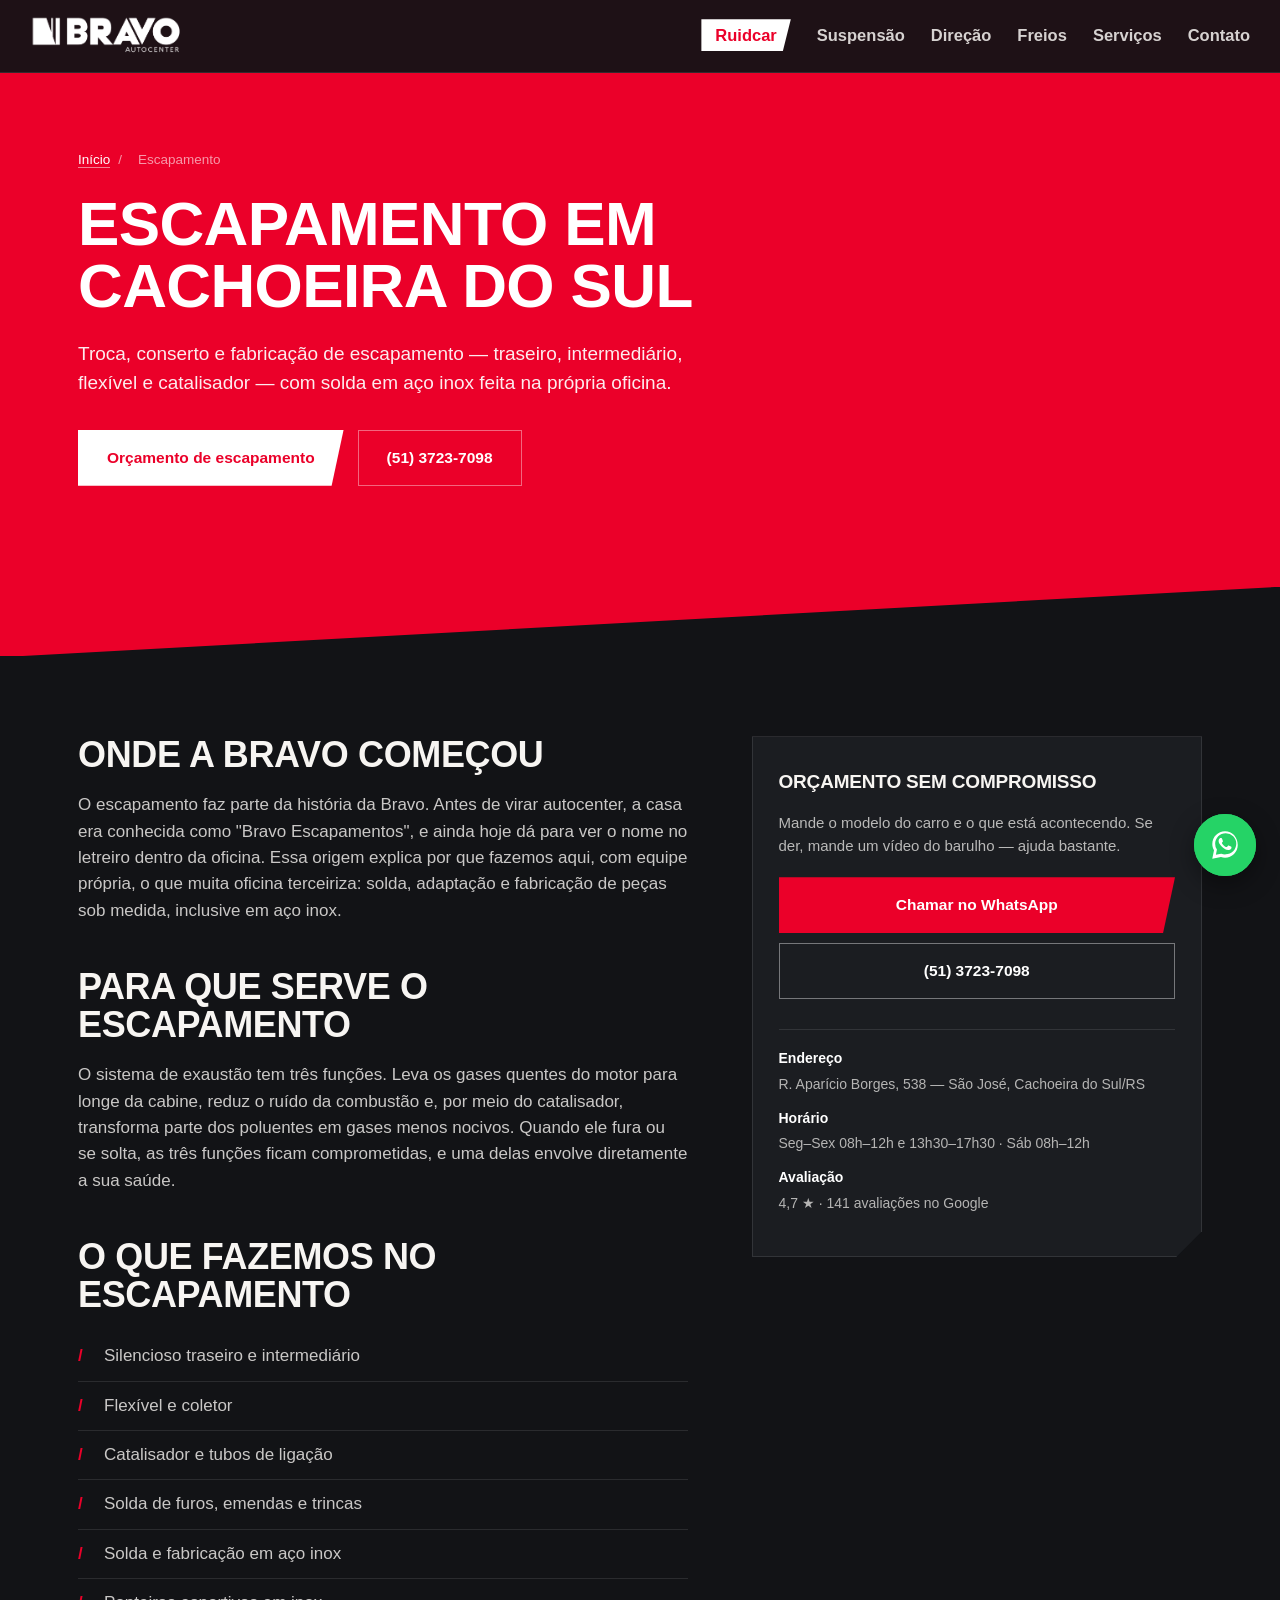
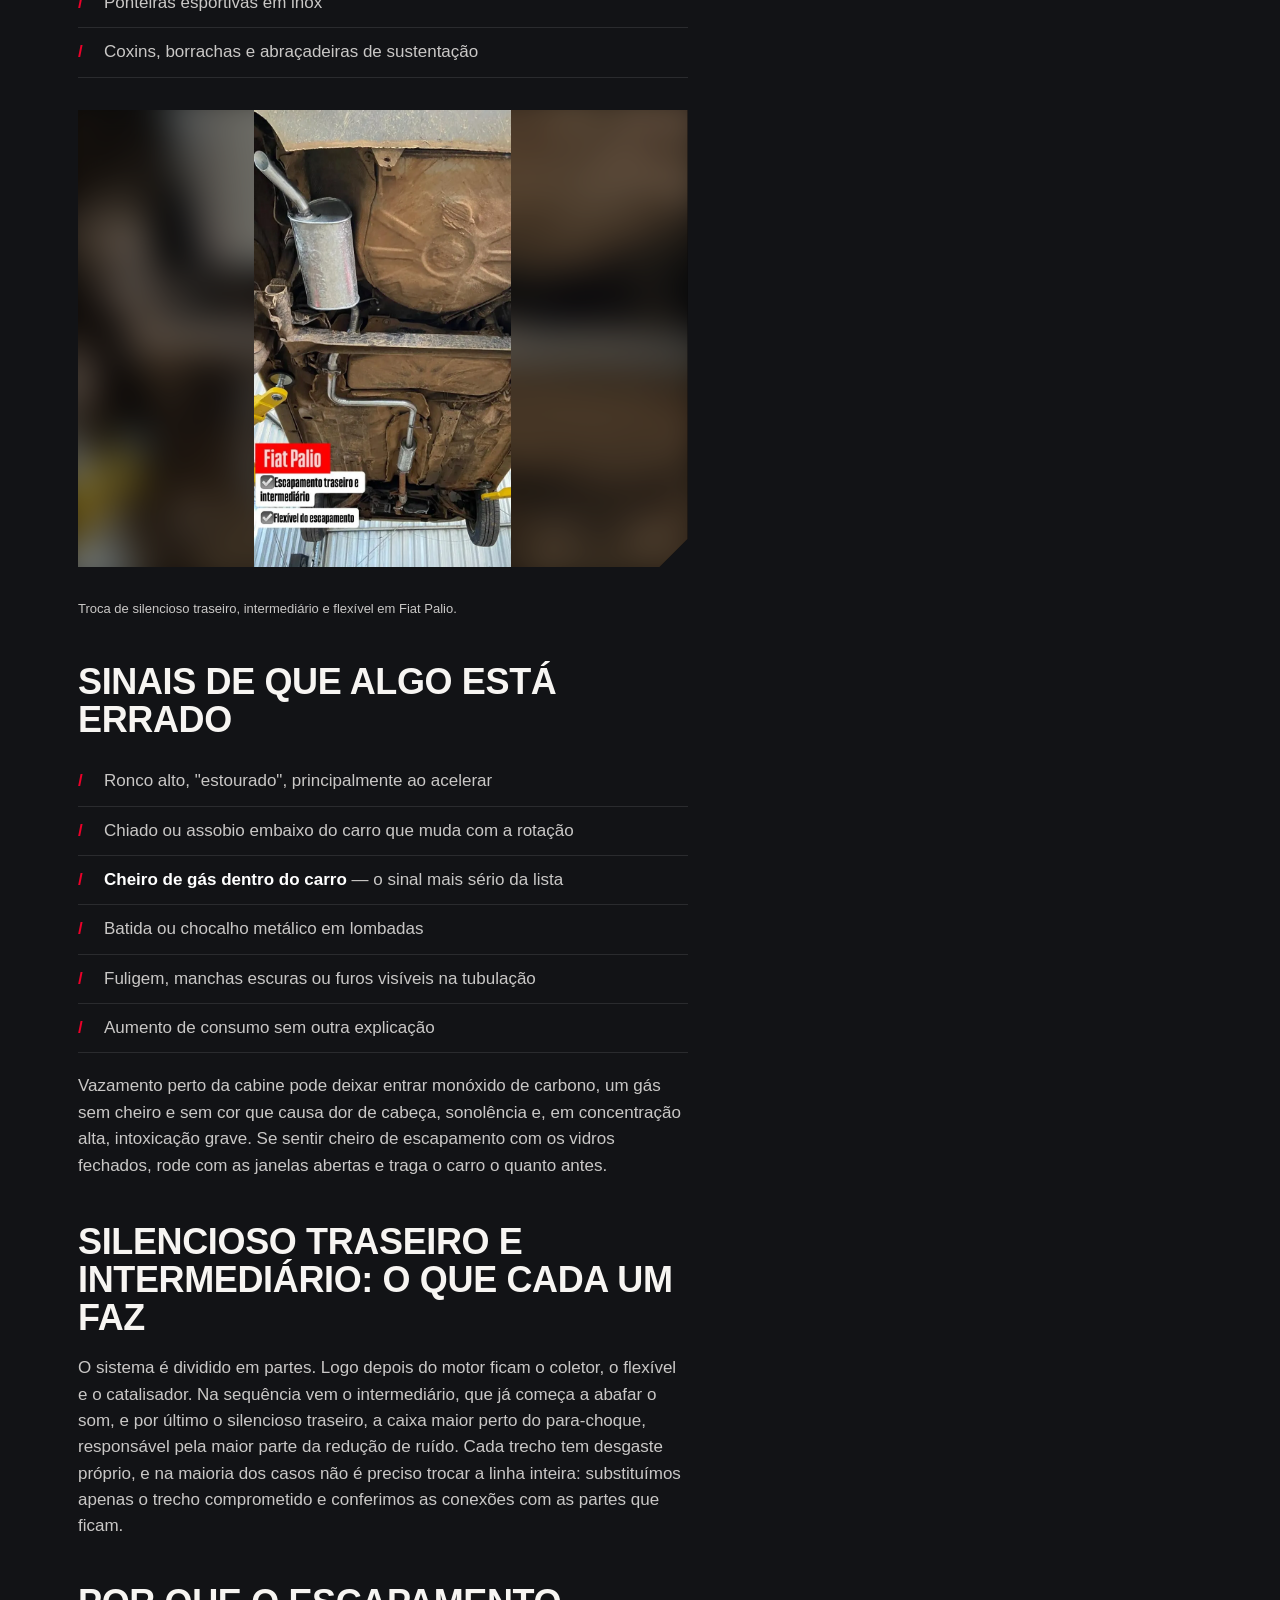
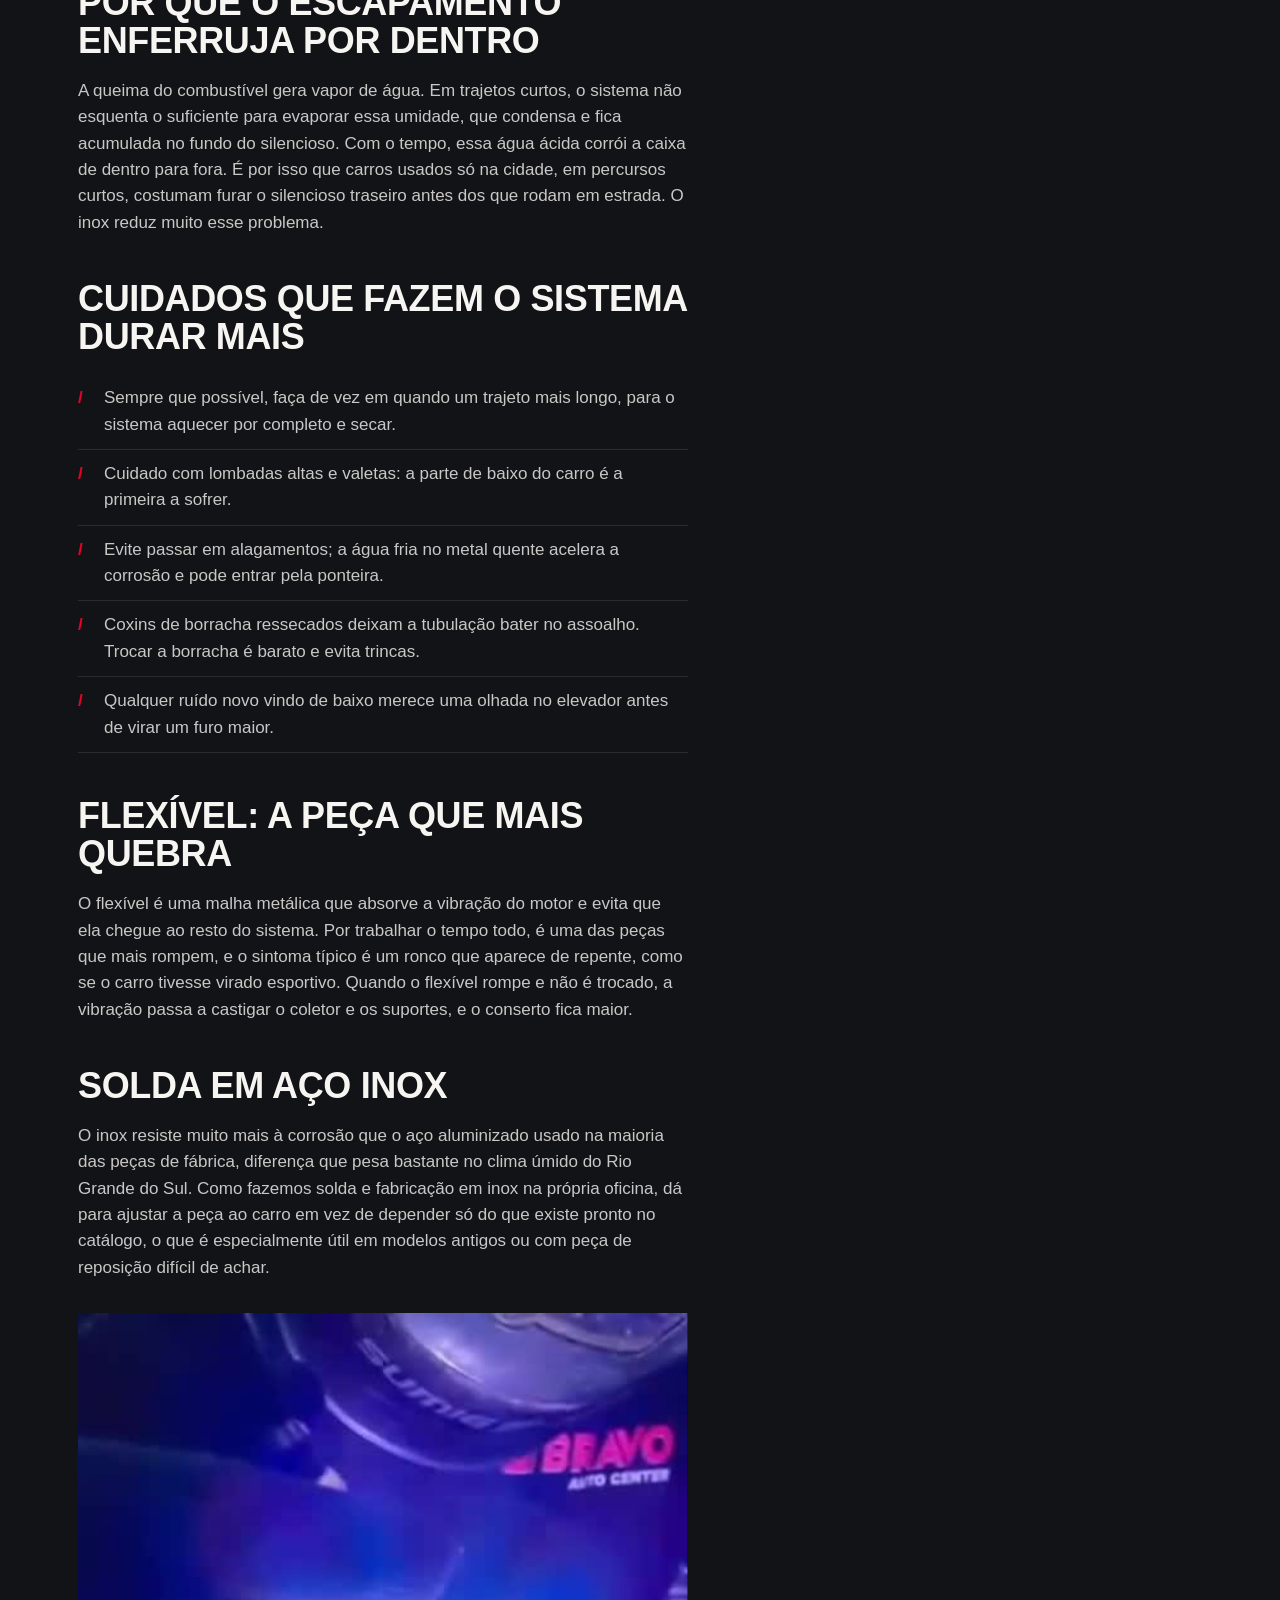
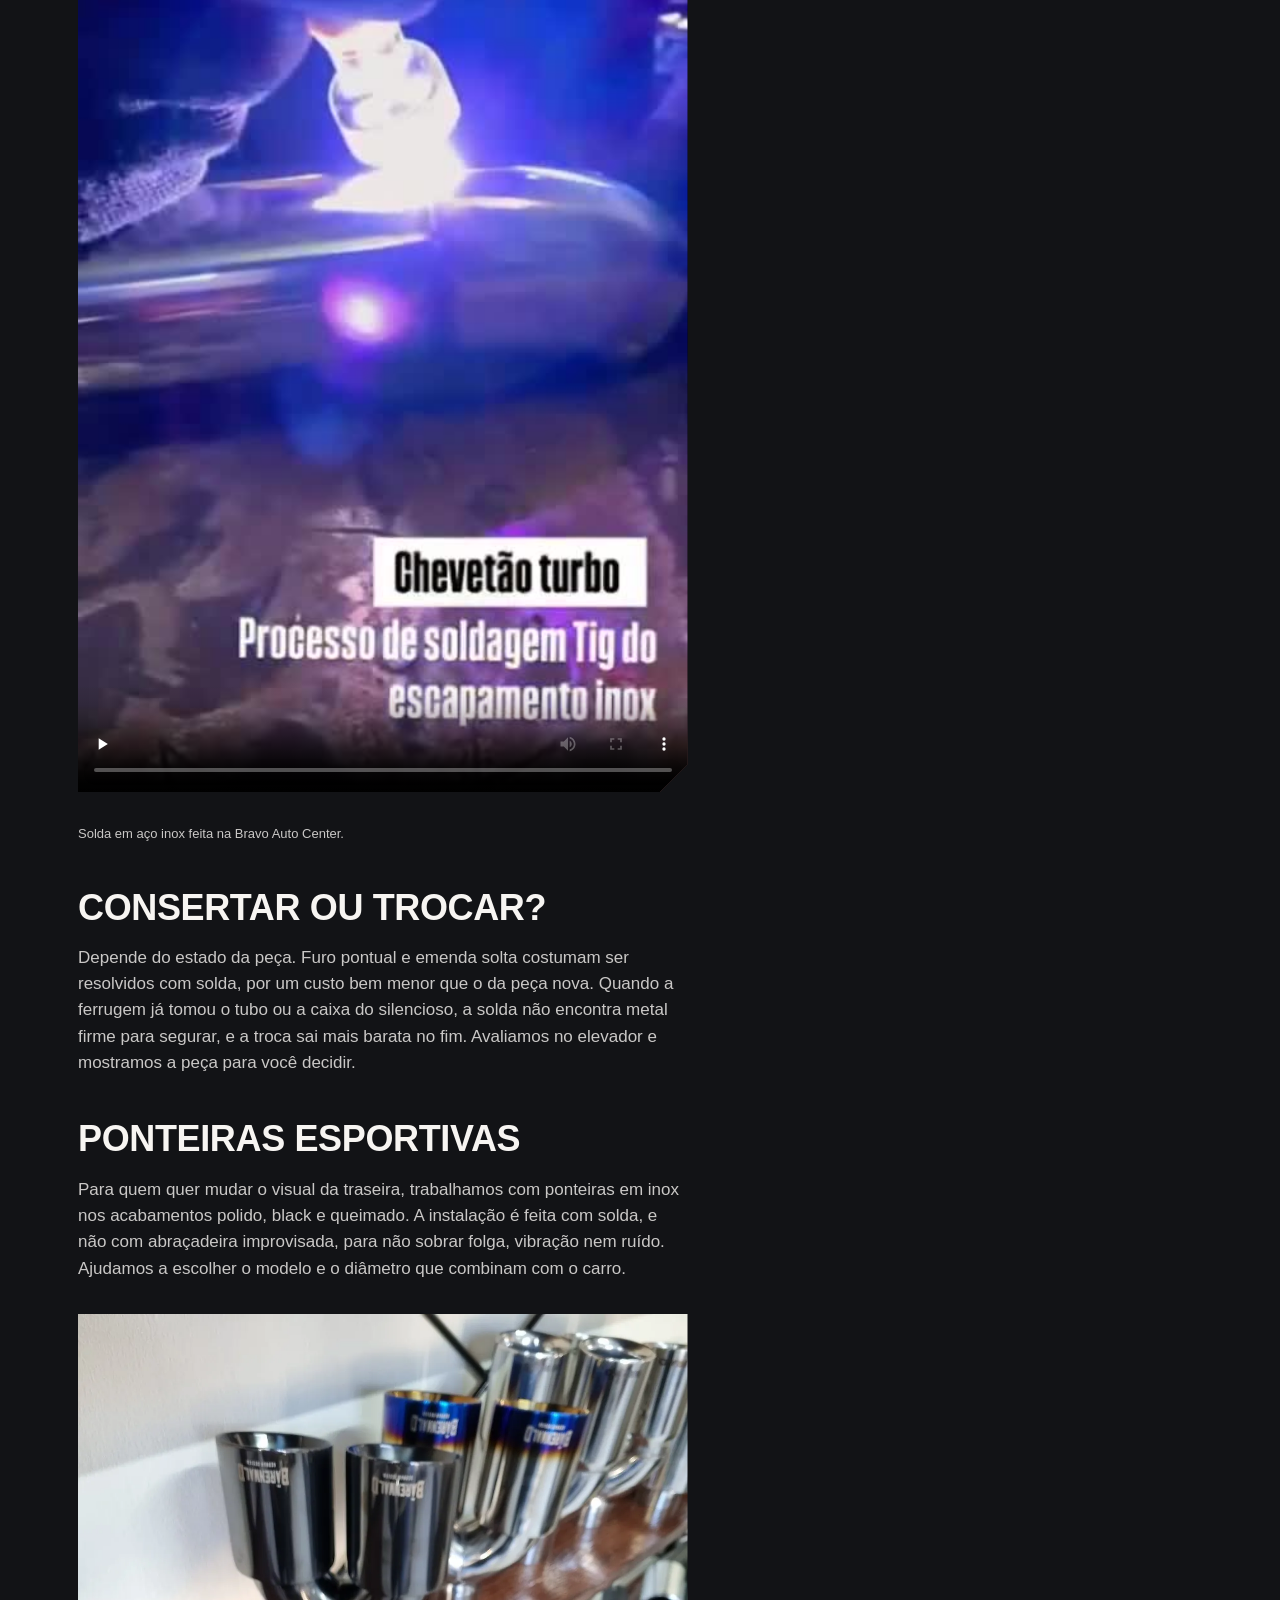
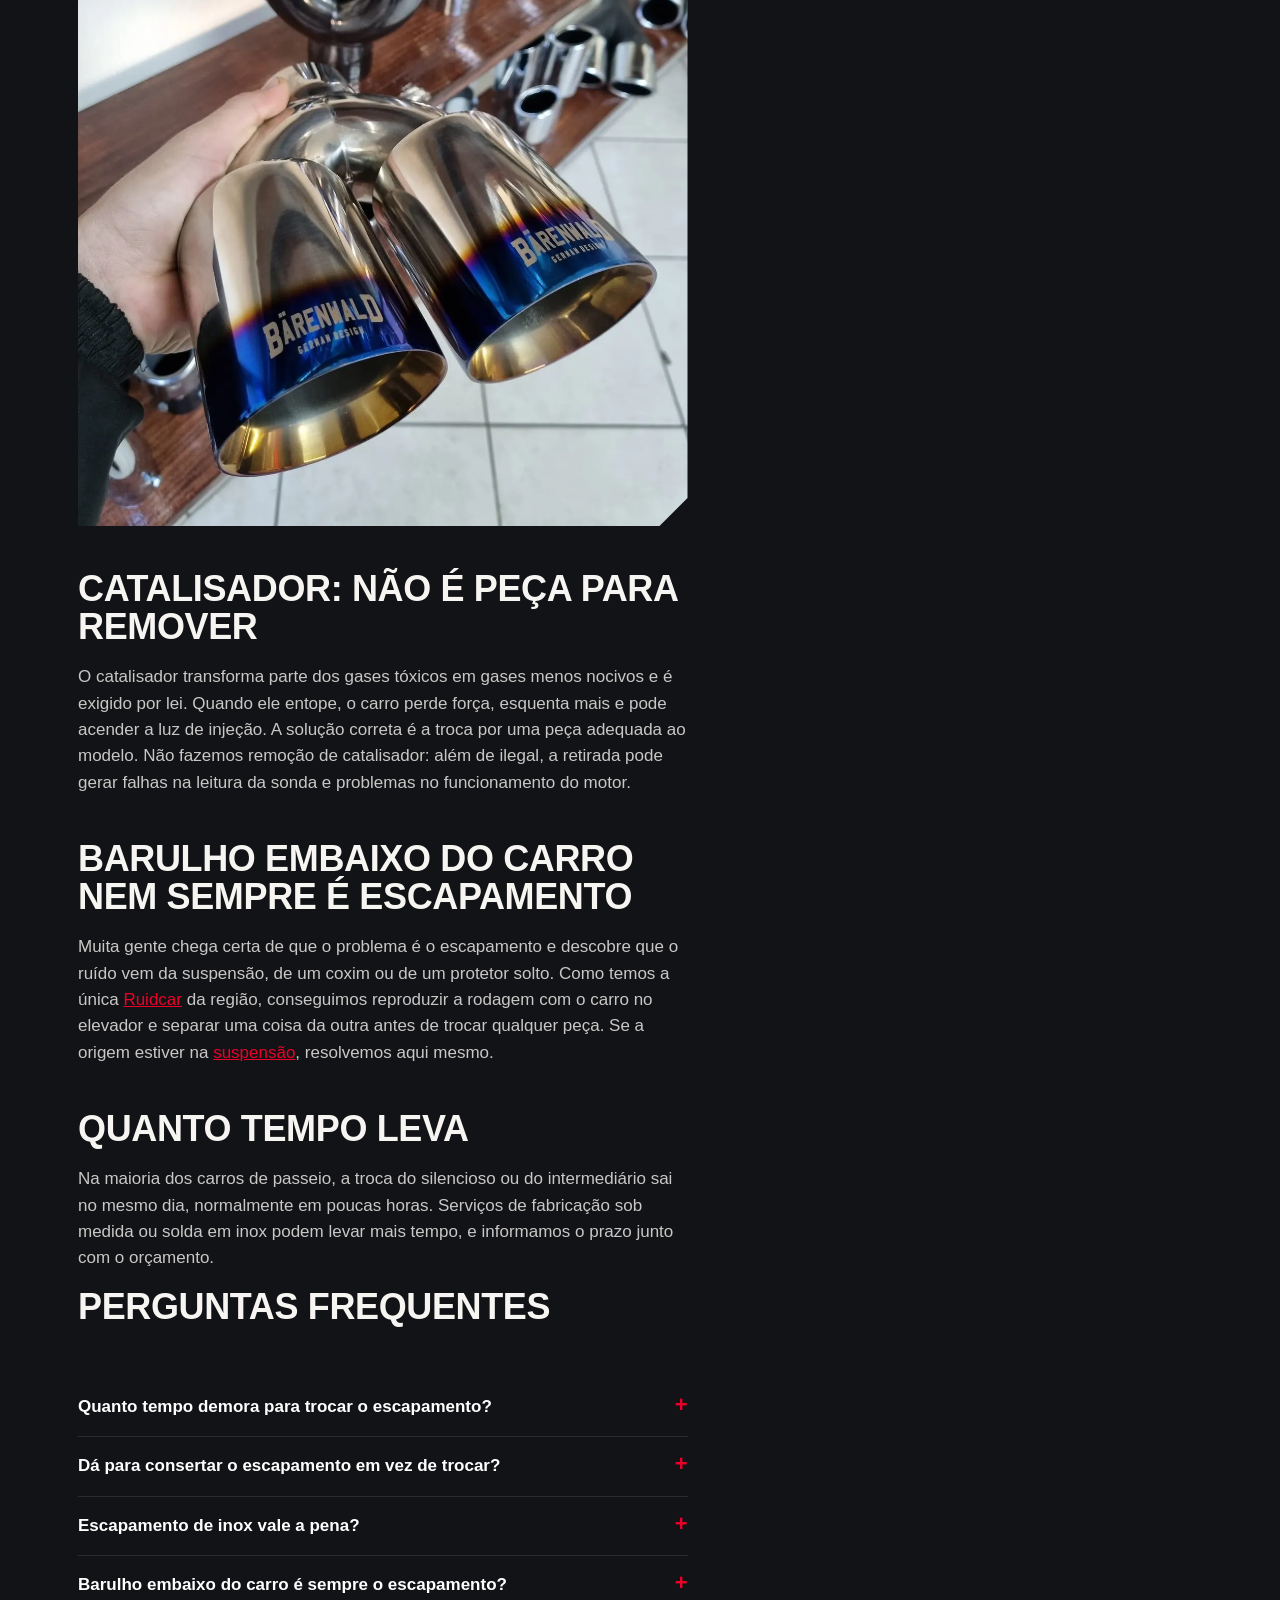
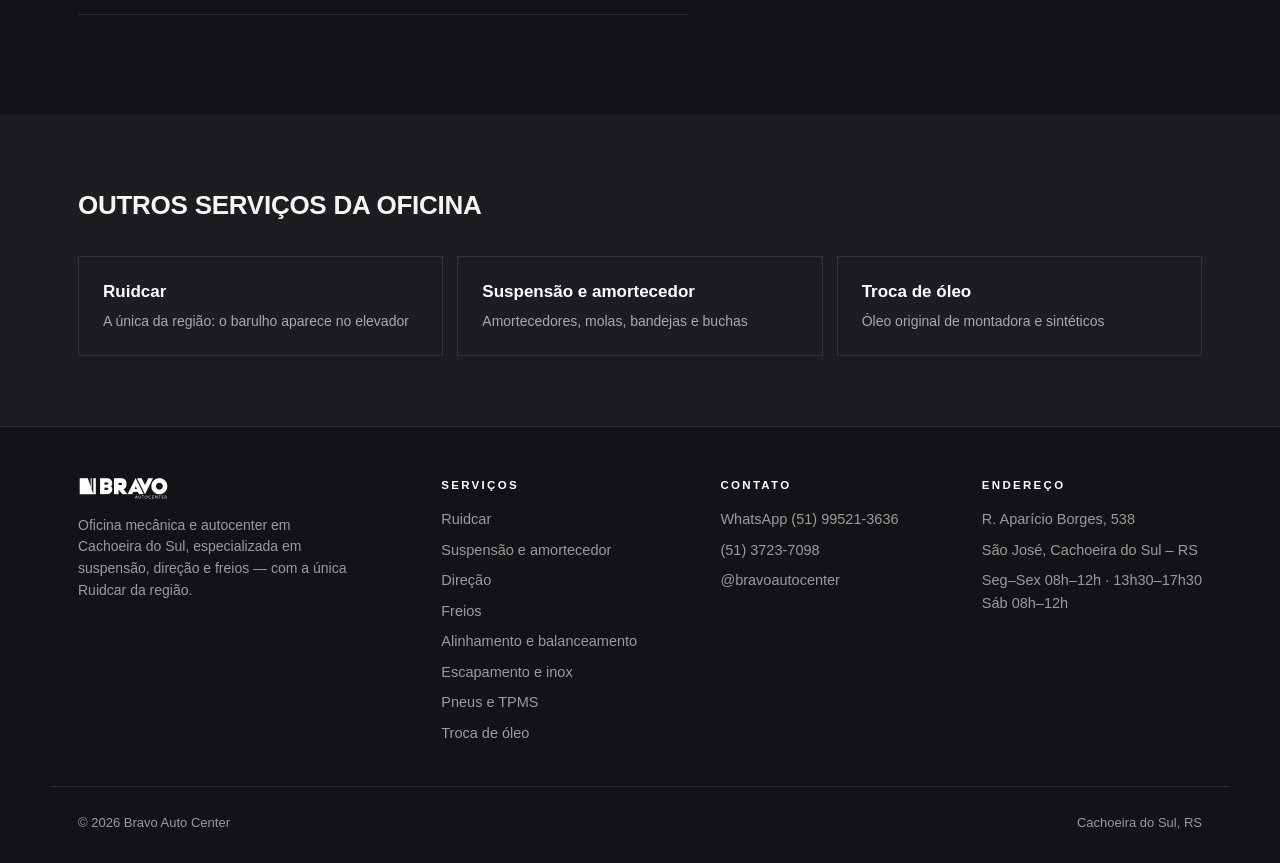
==== commit bbbc02f7: "site v3: gerador com páginas Ruidcar e Direção, FAQ e schema; domínio oficial www" ====
--- a/servicos/escapamento.html
+++ b/servicos/escapamento.html
@@ -1,275 +1,573 @@
 <!DOCTYPE html>
 <html lang="pt-BR">
 <head>
-<meta charset="UTF-8">
-<meta name="viewport" content="width=device-width, initial-scale=1.0">
-<title>Escapamento em Cachoeira do Sul | Troca, Solda e Inox — Bravo Auto Center</title>
-<meta name="description" content="Troca e conserto de escapamento em Cachoeira do Sul/RS: escapamento traseiro, intermediário, flexível, catalisador e solda em aço inox. Ponteiras esportivas. Orçamento na hora — (51) 3723-7098.">
-<link rel="canonical" href="https://bravoautocenter.com.br/servicos/escapamento.html">
-<meta name="robots" content="index, follow, max-image-preview:large">
-
-<link rel="icon" href="/favicon.ico" sizes="any">
+<meta charset="utf-8">
+<meta name="viewport" content="width=device-width, initial-scale=1">
+<title>Escapamento em Cachoeira do Sul | Solda em Inox — Bravo</title>
+<meta name="description" content="Escapamento em Cachoeira do Sul/RS: troca de traseiro, intermediário e flexível, solda e fabricação em aço inox e ponteiras esportivas. (51) 3723-7098.">
+<link rel="canonical" href="https://www.bravoautocenter.com.br/servicos/escapamento.html">
+<meta name="robots" content="index, follow, max-image-preview:large, max-snippet:-1">
+<meta name="theme-color" content="#EB0029">
+<meta name="format-detection" content="telephone=no">
+<link rel="icon" href="../favicon.ico" sizes="any">
 <link rel="icon" type="image/png" sizes="32x32" href="../assets/img/favicon-32.png">
 <link rel="apple-touch-icon" href="../assets/img/apple-touch-icon.png">
-<meta name="theme-color" content="#EB0029">
-
-<meta property="og:type" content="article">
+<meta property="og:type" content="website">
 <meta property="og:locale" content="pt_BR">
 <meta property="og:site_name" content="Bravo Auto Center">
-<meta property="og:url" content="https://bravoautocenter.com.br/servicos/escapamento.html">
-<meta property="og:title" content="Escapamento em Cachoeira do Sul — troca, solda e inox | Bravo Auto Center">
-<meta property="og:description" content="Escapamento traseiro, intermediário, flexível e solda em aço inox. Ponteiras esportivas. Oficina em Cachoeira do Sul/RS.">
-<meta property="og:image" content="https://bravoautocenter.com.br/assets/img/og-image.jpg">
+<meta property="og:url" content="https://www.bravoautocenter.com.br/servicos/escapamento.html">
+<meta property="og:title" content="Escapamento e solda em inox em Cachoeira do Sul | Bravo Auto Center">
+<meta property="og:description" content="Escapamento em Cachoeira do Sul/RS: troca de traseiro, intermediário e flexível, solda e fabricação em aço inox e ponteiras esportivas. (51) 3723-7098.">
+<meta property="og:image" content="https://www.bravoautocenter.com.br/assets/img/og-image.jpg">
+<meta property="og:image:width" content="1200">
+<meta property="og:image:height" content="630">
+<meta property="og:image:alt" content="Fachada da Bravo Auto Center em Cachoeira do Sul">
 <meta name="twitter:card" content="summary_large_image">
+<meta name="twitter:title" content="Escapamento e solda em inox em Cachoeira do Sul | Bravo Auto Center">
+<meta name="twitter:description" content="Escapamento em Cachoeira do Sul/RS: troca de traseiro, intermediário e flexível, solda e fabricação em aço inox e ponteiras esportivas. (51) 3723-7098.">
+<meta name="twitter:image" content="https://www.bravoautocenter.com.br/assets/img/og-image.jpg">
 
 <link rel="stylesheet" href="../assets/css/style.css">
-
+<script>document.documentElement.classList.add('js')</script>
+<script src="../assets/js/main.js" defer></script>
 <script type="application/ld+json">
 {
-  "@context": "https://schema.org",
-  "@type": "Service",
-  "serviceType": "Troca e conserto de escapamento",
-  "name": "Escapamento e solda em aço inox",
-  "description": "Troca, conserto e fabricação de escapamento automotivo em Cachoeira do Sul/RS, incluindo escapamento traseiro, intermediário, flexível, solda em aço inox e instalação de ponteiras esportivas.",
-  "url": "https://bravoautocenter.com.br/servicos/escapamento.html",
-  "provider": {
-    "@type": "AutoRepair",
-    "name": "Bravo Auto Center",
-    "@id": "https://bravoautocenter.com.br/#oficina",
-    "telephone": "+55-51-3723-7098",
-    "address": {
-      "@type": "PostalAddress",
-      "streetAddress": "Rua Aparício Borges, 538",
-      "addressLocality": "Cachoeira do Sul",
-      "addressRegion": "RS",
-      "postalCode": "96503-550",
-      "addressCountry": "BR"
+ "@context": "https://schema.org",
+ "@graph": [
+  {
+   "@type": "WebSite",
+   "@id": "https://www.bravoautocenter.com.br/#website",
+   "url": "https://www.bravoautocenter.com.br/",
+   "name": "Bravo Auto Center",
+   "inLanguage": "pt-BR",
+   "publisher": {
+    "@id": "https://www.bravoautocenter.com.br/#oficina"
+   }
+  },
+  {
+   "@type": "AutoRepair",
+   "@id": "https://www.bravoautocenter.com.br/#oficina",
+   "name": "Bravo Auto Center",
+   "alternateName": [
+    "Bravo Autocenter",
+    "Bravo Escapamentos"
+   ],
+   "description": "Oficina mecânica e autocenter em Cachoeira do Sul/RS especializada em suspensão, direção e freios, com a única Ruidcar da região para diagnóstico de ruídos. Também faz alinhamento 3D, balanceamento, pneus, escapamento em aço inox e troca de óleo.",
+   "url": "https://www.bravoautocenter.com.br/",
+   "telephone": "+55-51-3723-7098",
+   "image": [
+    "https://www.bravoautocenter.com.br/assets/img/hero-fachada-carro.jpg",
+    "https://www.bravoautocenter.com.br/assets/img/fachada.jpg"
+   ],
+   "logo": {
+    "@type": "ImageObject",
+    "@id": "https://www.bravoautocenter.com.br/#logo",
+    "url": "https://www.bravoautocenter.com.br/assets/img/logo-bravo.png",
+    "width": 733,
+    "height": 191
+   },
+   "priceRange": "$$",
+   "currenciesAccepted": "BRL",
+   "address": {
+    "@type": "PostalAddress",
+    "streetAddress": "Rua Aparício Borges, 538",
+    "addressLocality": "Cachoeira do Sul",
+    "addressRegion": "RS",
+    "postalCode": "96503-550",
+    "addressCountry": "BR"
+   },
+   "geo": {
+    "@type": "GeoCoordinates",
+    "latitude": -30.0292459,
+    "longitude": -52.9058683
+   },
+   "hasMap": "https://maps.app.goo.gl/3HpLLAMCEZCEs7Q38",
+   "areaServed": {
+    "@type": "City",
+    "name": "Cachoeira do Sul",
+    "containedInPlace": {
+     "@type": "State",
+     "name": "Rio Grande do Sul"
     }
-  },
-  "areaServed": { "@type": "City", "name": "Cachoeira do Sul" }
-}
-</script>
-
-<script type="application/ld+json">
-{
-  "@context": "https://schema.org",
-  "@type": "BreadcrumbList",
-  "itemListElement": [
-    { "@type": "ListItem", "position": 1, "name": "Início", "item": "https://bravoautocenter.com.br/" },
-    { "@type": "ListItem", "position": 2, "name": "Escapamento", "item": "https://bravoautocenter.com.br/servicos/escapamento.html" }
-  ]
-}
-</script>
-
-<script type="application/ld+json">
-{
-  "@context": "https://schema.org",
-  "@type": "FAQPage",
-  "mainEntity": [
-    {
-      "@type": "Question",
-      "name": "Quanto tempo demora para trocar o escapamento?",
-      "acceptedAnswer": { "@type": "Answer", "text": "Na maioria dos carros de passeio a troca do escapamento traseiro ou intermediário é feita no mesmo dia, geralmente em algumas horas. Serviços que envolvem fabricação sob medida ou solda em inox podem levar mais tempo, e informamos o prazo no orçamento." }
+   },
+   "openingHoursSpecification": [
+    {
+     "@type": "OpeningHoursSpecification",
+     "dayOfWeek": [
+      "Monday",
+      "Tuesday",
+      "Wednesday",
+      "Thursday",
+      "Friday"
+     ],
+     "opens": "08:00",
+     "closes": "12:00"
     },
     {
-      "@type": "Question",
-      "name": "Dá para consertar o escapamento em vez de trocar?",
-      "acceptedAnswer": { "@type": "Answer", "text": "Depende do estado da peça. Furos pontuais e emendas soltas costumam ser resolvidos com solda. Quando o tubo ou a caixa já estão comprometidos pela ferrugem, a solda não segura e a troca sai mais barata no longo prazo. Avaliamos no elevador e mostramos a peça antes de decidir." }
+     "@type": "OpeningHoursSpecification",
+     "dayOfWeek": [
+      "Monday",
+      "Tuesday",
+      "Wednesday",
+      "Thursday",
+      "Friday"
+     ],
+     "opens": "13:30",
+     "closes": "17:30"
     },
     {
-      "@type": "Question",
-      "name": "Escapamento de inox vale a pena?",
-      "acceptedAnswer": { "@type": "Answer", "text": "O aço inox resiste muito mais à corrosão que o aço aluminizado comum, o que faz diferença especialmente em região úmida. Custa mais caro na instalação, mas dura consideravelmente mais. Trabalhamos com solda em inox e ponteiras esportivas nesse material." }
+     "@type": "OpeningHoursSpecification",
+     "dayOfWeek": "Saturday",
+     "opens": "08:00",
+     "closes": "12:00"
+    }
+   ],
+   "sameAs": [
+    "https://www.instagram.com/bravoautocenter",
+    "https://maps.app.goo.gl/3HpLLAMCEZCEs7Q38"
+   ],
+   "knowsAbout": [
+    "Diagnóstico de suspensão com Ruidcar",
+    "Suspensão automotiva",
+    "Amortecedores",
+    "Sistema de direção",
+    "Freios e ABS",
+    "Alinhamento e balanceamento",
+    "Escapamento e solda em aço inox",
+    "Pneus e TPMS",
+    "Troca de óleo"
+   ],
+   "hasOfferCatalog": {
+    "@type": "OfferCatalog",
+    "name": "Serviços da Bravo Auto Center",
+    "itemListElement": [
+     {
+      "@type": "Offer",
+      "itemOffered": {
+       "@id": "https://www.bravoautocenter.com.br/servicos/ruidcar.html#servico"
+      }
+     },
+     {
+      "@type": "Offer",
+      "itemOffered": {
+       "@id": "https://www.bravoautocenter.com.br/servicos/suspensao-ruidcar.html#servico"
+      }
+     },
+     {
+      "@type": "Offer",
+      "itemOffered": {
+       "@id": "https://www.bravoautocenter.com.br/servicos/direcao.html#servico"
+      }
+     },
+     {
+      "@type": "Offer",
+      "itemOffered": {
+       "@id": "https://www.bravoautocenter.com.br/servicos/freios.html#servico"
+      }
+     },
+     {
+      "@type": "Offer",
+      "itemOffered": {
+       "@id": "https://www.bravoautocenter.com.br/servicos/geometria-balanceamento.html#servico"
+      }
+     },
+     {
+      "@type": "Offer",
+      "itemOffered": {
+       "@id": "https://www.bravoautocenter.com.br/servicos/escapamento.html#servico"
+      }
+     },
+     {
+      "@type": "Offer",
+      "itemOffered": {
+       "@id": "https://www.bravoautocenter.com.br/servicos/pneus.html#servico"
+      }
+     },
+     {
+      "@type": "Offer",
+      "itemOffered": {
+       "@id": "https://www.bravoautocenter.com.br/servicos/troca-de-oleo.html#servico"
+      }
+     }
+    ]
+   }
+  },
+  {
+   "@type": "BreadcrumbList",
+   "@id": "https://www.bravoautocenter.com.br/servicos/escapamento.html#breadcrumb",
+   "itemListElement": [
+    {
+     "@type": "ListItem",
+     "position": 1,
+     "name": "Início",
+     "item": "https://www.bravoautocenter.com.br/"
     },
     {
-      "@type": "Question",
-      "name": "Meu carro está com barulho embaixo. É o escapamento?",
-      "acceptedAnswer": { "@type": "Answer", "text": "Pode ser, mas nem sempre. Ruído embaixo do carro também vem de suspensão, coxim e proteções soltas. Colocamos o veículo no elevador para identificar a origem antes de orçar qualquer peça." }
+     "@type": "ListItem",
+     "position": 2,
+     "name": "Escapamento",
+     "item": "https://www.bravoautocenter.com.br/servicos/escapamento.html"
     }
-  ]
+   ]
+  },
+  {
+   "@type": "WebPage",
+   "@id": "https://www.bravoautocenter.com.br/servicos/escapamento.html#webpage",
+   "url": "https://www.bravoautocenter.com.br/servicos/escapamento.html",
+   "name": "Escapamento em Cachoeira do Sul | Solda em Inox — Bravo",
+   "description": "Escapamento em Cachoeira do Sul/RS: troca de traseiro, intermediário e flexível, solda e fabricação em aço inox e ponteiras esportivas. (51) 3723-7098.",
+   "inLanguage": "pt-BR",
+   "isPartOf": {
+    "@id": "https://www.bravoautocenter.com.br/#website"
+   },
+   "breadcrumb": {
+    "@id": "https://www.bravoautocenter.com.br/servicos/escapamento.html#breadcrumb"
+   },
+   "about": {
+    "@id": "https://www.bravoautocenter.com.br/#oficina"
+   },
+   "primaryImageOfPage": {
+    "@type": "ImageObject",
+    "url": "https://www.bravoautocenter.com.br/assets/img/escapamento.jpg"
+   },
+   "dateModified": "2026-10-30",
+   "mainEntity": {
+    "@id": "https://www.bravoautocenter.com.br/servicos/escapamento.html#servico"
+   }
+  },
+  {
+   "@type": "Service",
+   "@id": "https://www.bravoautocenter.com.br/servicos/ruidcar.html#servico",
+   "name": "Diagnóstico de ruídos com Ruidcar",
+   "serviceType": "Diagnóstico de ruído de suspensão",
+   "description": "Diagnóstico de ruídos de suspensão, direção e carroceria com o equipamento Ruidcar, que simula o comportamento de rodagem com o veículo suspenso no elevador. Único na região de Cachoeira do Sul/RS.",
+   "url": "https://www.bravoautocenter.com.br/servicos/ruidcar.html",
+   "provider": {
+    "@id": "https://www.bravoautocenter.com.br/#oficina"
+   },
+   "areaServed": {
+    "@type": "City",
+    "name": "Cachoeira do Sul"
+   }
+  },
+  {
+   "@type": "Service",
+   "@id": "https://www.bravoautocenter.com.br/servicos/suspensao-ruidcar.html#servico",
+   "name": "Conserto de suspensão e troca de amortecedor",
+   "serviceType": "Reparo de suspensão automotiva",
+   "description": "Conserto de suspensão em Cachoeira do Sul/RS: troca de amortecedores, molas, bandejas, bieletas, pivôs, buchas, batentes e coxins, com diagnóstico pela Ruidcar.",
+   "url": "https://www.bravoautocenter.com.br/servicos/suspensao-ruidcar.html",
+   "provider": {
+    "@id": "https://www.bravoautocenter.com.br/#oficina"
+   },
+   "areaServed": {
+    "@type": "City",
+    "name": "Cachoeira do Sul"
+   }
+  },
+  {
+   "@type": "Service",
+   "@id": "https://www.bravoautocenter.com.br/servicos/direcao.html#servico",
+   "name": "Conserto do sistema de direção",
+   "serviceType": "Reparo de direção automotiva",
+   "description": "Diagnóstico e reparo do sistema de direção em Cachoeira do Sul/RS: caixa de direção, terminais, barras axiais, coifas, direção hidráulica e elétrica, com Ruidcar e scanner.",
+   "url": "https://www.bravoautocenter.com.br/servicos/direcao.html",
+   "provider": {
+    "@id": "https://www.bravoautocenter.com.br/#oficina"
+   },
+   "areaServed": {
+    "@type": "City",
+    "name": "Cachoeira do Sul"
+   }
+  },
+  {
+   "@type": "Service",
+   "@id": "https://www.bravoautocenter.com.br/servicos/freios.html#servico",
+   "name": "Reparo e manutenção de freios",
+   "serviceType": "Reparo de freios automotivos",
+   "description": "Serviço de freios em Cachoeira do Sul/RS: pastilhas, usinagem e troca de discos, freio a tambor, pinças, sangria, troca de fluido e diagnóstico de ABS com scanner.",
+   "url": "https://www.bravoautocenter.com.br/servicos/freios.html",
+   "provider": {
+    "@id": "https://www.bravoautocenter.com.br/#oficina"
+   },
+   "areaServed": {
+    "@type": "City",
+    "name": "Cachoeira do Sul"
+   }
+  },
+  {
+   "@type": "Service",
+   "@id": "https://www.bravoautocenter.com.br/servicos/geometria-balanceamento.html#servico",
+   "name": "Alinhamento 3D e balanceamento",
+   "serviceType": "Alinhamento de direção e balanceamento de rodas",
+   "description": "Alinhamento com equipamento de geometria 3D e balanceamento de rodas em Cachoeira do Sul/RS.",
+   "url": "https://www.bravoautocenter.com.br/servicos/geometria-balanceamento.html",
+   "provider": {
+    "@id": "https://www.bravoautocenter.com.br/#oficina"
+   },
+   "areaServed": {
+    "@type": "City",
+    "name": "Cachoeira do Sul"
+   }
+  },
+  {
+   "@type": "Service",
+   "@id": "https://www.bravoautocenter.com.br/servicos/escapamento.html#servico",
+   "name": "Escapamento e solda em aço inox",
+   "serviceType": "Troca e conserto de escapamento",
+   "description": "Troca, conserto e fabricação de escapamento em Cachoeira do Sul/RS, com solda em aço inox e instalação de ponteiras esportivas.",
+   "url": "https://www.bravoautocenter.com.br/servicos/escapamento.html",
+   "provider": {
+    "@id": "https://www.bravoautocenter.com.br/#oficina"
+   },
+   "areaServed": {
+    "@type": "City",
+    "name": "Cachoeira do Sul"
+   }
+  },
+  {
+   "@type": "Service",
+   "@id": "https://www.bravoautocenter.com.br/servicos/pneus.html#servico",
+   "name": "Venda e montagem de pneus",
+   "serviceType": "Venda e montagem de pneus",
+   "description": "Venda e montagem de pneus de todas as marcas em Cachoeira do Sul/RS, com balanceamento, rodízio e atendimento a sistemas TPMS.",
+   "url": "https://www.bravoautocenter.com.br/servicos/pneus.html",
+   "provider": {
+    "@id": "https://www.bravoautocenter.com.br/#oficina"
+   },
+   "areaServed": {
+    "@type": "City",
+    "name": "Cachoeira do Sul"
+   }
+  },
+  {
+   "@type": "Service",
+   "@id": "https://www.bravoautocenter.com.br/servicos/troca-de-oleo.html#servico",
+   "name": "Troca de óleo e filtros",
+   "serviceType": "Troca de óleo de motor",
+   "description": "Troca de óleo e filtros em Cachoeira do Sul/RS com óleo original Volkswagen e ACDelco (GM), Petronas Selénia e Syntium, Elf Evolution, Shell Helix, Mobil Super e Lubrax.",
+   "url": "https://www.bravoautocenter.com.br/servicos/troca-de-oleo.html",
+   "provider": {
+    "@id": "https://www.bravoautocenter.com.br/#oficina"
+   },
+   "areaServed": {
+    "@type": "City",
+    "name": "Cachoeira do Sul"
+   }
+  },
+  {
+   "@type": "FAQPage",
+   "@id": "https://www.bravoautocenter.com.br/servicos/escapamento.html#perguntas",
+   "isPartOf": {
+    "@id": "https://www.bravoautocenter.com.br/servicos/escapamento.html#webpage"
+   },
+   "mainEntity": [
+    {
+     "@type": "Question",
+     "name": "Quanto tempo demora para trocar o escapamento?",
+     "acceptedAnswer": {
+      "@type": "Answer",
+      "text": "Na maioria dos carros de passeio, a troca do traseiro ou do intermediário sai no mesmo dia, em algumas horas. Fabricação sob medida ou solda em inox podem levar mais tempo, e informamos o prazo no orçamento."
+     }
+    },
+    {
+     "@type": "Question",
+     "name": "Dá para consertar o escapamento em vez de trocar?",
+     "acceptedAnswer": {
+      "@type": "Answer",
+      "text": "Depende do estado da peça. Furo pontual e emenda solta costumam resolver com solda. Quando o tubo ou a caixa estão tomados pela ferrugem, a solda não segura e a troca sai mais barata no fim."
+     }
+    },
+    {
+     "@type": "Question",
+     "name": "Escapamento de inox vale a pena?",
+     "acceptedAnswer": {
+      "@type": "Answer",
+      "text": "O aço inox resiste muito mais à corrosão que o aço aluminizado comum. Custa mais na instalação, mas dura bem mais, o que compensa em região úmida."
+     }
+    },
+    {
+     "@type": "Question",
+     "name": "Barulho embaixo do carro é sempre o escapamento?",
+     "acceptedAnswer": {
+      "@type": "Answer",
+      "text": "Não. Ruído embaixo do carro também vem de suspensão, coxins e protetores soltos. Com a Ruidcar, separamos uma coisa da outra antes de trocar qualquer peça."
+     }
+    }
+   ]
+  }
+ ]
 }
 </script>
 </head>
 <body>
-
-<header class="nav scrolled" id="nav">
-  <a href="../index.html" class="nav-logo"><img src="../assets/img/logo-bravo-white.png" alt="Bravo Auto Center"></a>
-  <div class="nav-right">
+<a class="skip-link" href="#conteudo">Pular para o conteúdo</a>
+<header class="nav scrolled" id="nav" data-sticky="fixed">
+  <a href="../index.html" class="nav-logo" aria-label="Bravo Auto Center — página inicial">
+    <img src="../assets/img/logo-bravo-white.png" width="733" height="191" alt="Bravo Auto Center"></a>
+  <nav class="nav-right" aria-label="Principal">
     <ul class="nav-links">
-      <li><a href="../index.html#ruidcar">Ruidcar</a></li>
-      <li><a href="../index.html#servicos">Serviços</a></li>
-      <li><a href="../index.html#localizacao">Localização</a></li>
+      <li><a href="../servicos/ruidcar.html" class="nav-ruidcar">Ruidcar</a></li><li><a href="../servicos/suspensao-ruidcar.html">Suspensão</a></li><li><a href="../servicos/direcao.html">Direção</a></li><li><a href="../servicos/freios.html">Freios</a></li><li><a href="../index.html#servicos">Serviços</a></li><li><a href="../index.html#localizacao">Contato</a></li>
     </ul>
-    <button class="nav-burger" aria-label="Abrir menu" onclick="document.getElementById('mmenu').classList.add('open')">☰</button>
+    <button class="nav-burger" type="button" aria-label="Abrir menu" aria-expanded="false" aria-controls="mmenu" data-menu-open>☰</button>
+  </nav>
+</header>
+<div id="mmenu" class="mobile-menu" aria-hidden="true">
+  <div class="mobile-menu-top">
+    <img src="../assets/img/logo-bravo-white.png" width="733" height="191" alt="Bravo Auto Center" style="height:22px;width:auto">
+    <button class="mobile-close" type="button" aria-label="Fechar menu" data-menu-close>×</button>
   </div>
-</header>
-
-<div id="mmenu" class="mobile-menu">
-  <div class="mobile-menu-top">
-    <img src="../assets/img/logo-bravo-white.png" alt="Bravo Auto Center" style="height:22px;">
-    <button class="mobile-close" aria-label="Fechar menu" onclick="document.getElementById('mmenu').classList.remove('open')">×</button>
-  </div>
-  <ul>
-    <li><a href="../index.html#ruidcar">Ruidcar</a></li>
-    <li><a href="../index.html#servicos">Serviços</a></li>
-    <li><a href="../index.html#localizacao">Localização</a></li>
-  </ul>
+  <ul><li><a href="../servicos/ruidcar.html" class="m-ruidcar">Ruidcar</a></li><li><a href="../servicos/suspensao-ruidcar.html">Suspensão</a></li><li><a href="../servicos/direcao.html">Direção</a></li><li><a href="../servicos/freios.html">Freios</a></li><li><a href="../index.html#servicos">Serviços</a></li><li><a href="../index.html#localizacao">Contato</a></li></ul>
   <a class="btn btn-white" href="https://wa.me/5551995213636" target="_blank" rel="noopener">Chamar no WhatsApp</a>
 </div>
-
+<main id="conteudo">
 <section class="sub-hero">
   <div class="sub-hero-inner">
     <nav class="breadcrumb" aria-label="Você está aqui">
-      <a href="../index.html">Início</a><span>/</span>Escapamento
+      <a href="../index.html">Início</a><span aria-hidden="true">/</span><span aria-current="page">Escapamento</span>
     </nav>
+    
     <h1>Escapamento em Cachoeira do Sul</h1>
-    <p class="lead">Troca, conserto e fabricação de escapamento — traseiro, intermediário, flexível e catalisador. Solda em aço inox e ponteiras esportivas, feitas na nossa oficina.</p>
+    <p class="lead">Troca, conserto e fabricação de escapamento — traseiro, intermediário, flexível e catalisador — com solda em aço inox feita na própria oficina.</p>
     <div class="hero-actions">
-      <a class="btn btn-white" href="https://wa.me/5551995213636?text=Ol%C3%A1!%20Gostaria%20de%20um%20or%C3%A7amento%20de%20escapamento." target="_blank" rel="noopener">Orçamento no WhatsApp</a>
+      <a class="btn btn-white" href="https://wa.me/5551995213636?text=Ol%C3%A1%21%20Gostaria%20de%20um%20or%C3%A7amento%20de%20escapamento." target="_blank" rel="noopener">Orçamento de escapamento</a>
       <a class="btn btn-outline-dark" href="tel:+555137237098">(51) 3723-7098</a>
     </div>
   </div>
 </section>
-
 <section class="sub-body">
   <div class="sub-grid">
-    <div class="sub-content">
+    <article class="sub-content">
+      <h2>Onde a Bravo começou</h2>
+      <p>O escapamento faz parte da história da Bravo. Antes de virar autocenter, a casa era conhecida como "Bravo Escapamentos", e ainda hoje dá para ver o nome no letreiro dentro da oficina. Essa origem explica por que fazemos aqui, com equipe própria, o que muita oficina terceiriza: solda, adaptação e fabricação de peças sob medida, inclusive em aço inox.</p>
+
+      <h2>Para que serve o escapamento</h2>
+      <p>O sistema de exaustão tem três funções. Leva os gases quentes do motor para longe da cabine, reduz o ruído da combustão e, por meio do catalisador, transforma parte dos poluentes em gases menos nocivos. Quando ele fura ou se solta, as três funções ficam comprometidas, e uma delas envolve diretamente a sua saúde.</p>
 
       <h2>O que fazemos no escapamento</h2>
-      <p>Escapamento é um dos serviços mais antigos da Bravo — o próprio nome da oficina nasceu ligado a ele. Atendemos desde o reparo pontual até a fabricação da linha completa:</p>
       <ul>
-        <li>Escapamento traseiro (silencioso) e intermediário</li>
-        <li>Flexível do escapamento e coletor</li>
+        <li>Silencioso traseiro e intermediário</li>
+        <li>Flexível e coletor</li>
         <li>Catalisador e tubos de ligação</li>
         <li>Solda de furos, emendas e trincas</li>
         <li>Solda e fabricação em aço inox</li>
         <li>Ponteiras esportivas em inox</li>
-        <li>Troca de coxins e abraçadeiras de sustentação</li>
+        <li>Coxins, borrachas e abraçadeiras de sustentação</li>
       </ul>
 
-      <div class="sub-figure">
-        <img src="../assets/img/escapamento.jpg" alt="Escapamento traseiro e intermediário trocados em Fiat Palio na Bravo Auto Center, em Cachoeira do Sul">
-      </div>
-      <p class="figcap">Troca de escapamento traseiro, intermediário e flexível em Fiat Palio.</p>
-
-      <h2>Como saber se o escapamento precisa de reparo</h2>
-      <p>Alguns sinais aparecem bem antes de a peça se romper de vez. Se você notar qualquer um deles, vale passar para uma olhada:</p>
+      <figure class="sub-figure contain"><div class="bg-blur" style="background-image:url('../assets/img/escapamento.jpg')"></div><picture><source srcset="../assets/img/escapamento.webp" type="image/webp"><img src="../assets/img/escapamento.jpg" width="720" height="1280" alt="Escapamento traseiro e intermediário novos em Fiat Palio na Bravo Auto Center" loading="lazy" decoding="async"></picture></figure>
+      <p class="figcap">Troca de silencioso traseiro, intermediário e flexível em Fiat Palio.</p>
+
+      <h2>Sinais de que algo está errado</h2>
       <ul>
-        <li>Barulho alto e "estourado", principalmente ao acelerar</li>
-        <li>Chiado ou assobio embaixo do carro, que muda com a rotação</li>
-        <li>Cheiro de gás dentro do veículo — esse é o mais sério e pede atenção imediata</li>
-        <li>Trepidação vinda do assoalho</li>
+        <li>Ronco alto, "estourado", principalmente ao acelerar</li>
+        <li>Chiado ou assobio embaixo do carro que muda com a rotação</li>
+        <li><strong>Cheiro de gás dentro do carro</strong> — o sinal mais sério da lista</li>
+        <li>Batida ou chocalho metálico em lombadas</li>
         <li>Fuligem, manchas escuras ou furos visíveis na tubulação</li>
-        <li>Aumento de consumo sem explicação</li>
+        <li>Aumento de consumo sem outra explicação</li>
       </ul>
-      <p>Um escapamento furado não é só barulho: ele altera a saída dos gases, pode afetar o funcionamento do motor e, em vazamentos perto da cabine, representa risco real de entrada de monóxido de carbono no interior do carro.</p>
+      <p>Vazamento perto da cabine pode deixar entrar monóxido de carbono, um gás sem cheiro e sem cor que causa dor de cabeça, sonolência e, em concentração alta, intoxicação grave. Se sentir cheiro de escapamento com os vidros fechados, rode com as janelas abertas e traga o carro o quanto antes.</p>
+
+      <h2>Silencioso traseiro e intermediário: o que cada um faz</h2>
+      <p>O sistema é dividido em partes. Logo depois do motor ficam o coletor, o flexível e o catalisador. Na sequência vem o intermediário, que já começa a abafar o som, e por último o silencioso traseiro, a caixa maior perto do para-choque, responsável pela maior parte da redução de ruído. Cada trecho tem desgaste próprio, e na maioria dos casos não é preciso trocar a linha inteira: substituímos apenas o trecho comprometido e conferimos as conexões com as partes que ficam.</p>
+
+      <h2>Por que o escapamento enferruja por dentro</h2>
+      <p>A queima do combustível gera vapor de água. Em trajetos curtos, o sistema não esquenta o suficiente para evaporar essa umidade, que condensa e fica acumulada no fundo do silencioso. Com o tempo, essa água ácida corrói a caixa de dentro para fora. É por isso que carros usados só na cidade, em percursos curtos, costumam furar o silencioso traseiro antes dos que rodam em estrada. O inox reduz muito esse problema.</p>
+
+      <h2>Cuidados que fazem o sistema durar mais</h2>
+      <ul>
+        <li>Sempre que possível, faça de vez em quando um trajeto mais longo, para o sistema aquecer por completo e secar.</li>
+        <li>Cuidado com lombadas altas e valetas: a parte de baixo do carro é a primeira a sofrer.</li>
+        <li>Evite passar em alagamentos; a água fria no metal quente acelera a corrosão e pode entrar pela ponteira.</li>
+        <li>Coxins de borracha ressecados deixam a tubulação bater no assoalho. Trocar a borracha é barato e evita trincas.</li>
+        <li>Qualquer ruído novo vindo de baixo merece uma olhada no elevador antes de virar um furo maior.</li>
+      </ul>
+
+      <h2>Flexível: a peça que mais quebra</h2>
+      <p>O flexível é uma malha metálica que absorve a vibração do motor e evita que ela chegue ao resto do sistema. Por trabalhar o tempo todo, é uma das peças que mais rompem, e o sintoma típico é um ronco que aparece de repente, como se o carro tivesse virado esportivo. Quando o flexível rompe e não é trocado, a vibração passa a castigar o coletor e os suportes, e o conserto fica maior.</p>
 
       <h2>Solda em aço inox</h2>
-      <p>O inox resiste muito mais à corrosão que o aço aluminizado usado na maioria dos escapamentos de fábrica — diferença que pesa bastante no clima úmido daqui. Fazemos solda e fabricação em inox na própria oficina, o que permite ajustar a peça sob medida ao carro em vez de depender só do que existe pronto.</p>
-
-      <div class="sub-figure">
-        <video controls playsinline preload="metadata" poster="../assets/img/poster-solda.jpg">
-          <source src="../assets/video/solda-escapamento.mp4" type="video/mp4">
-        </video>
-      </div>
-      <p class="figcap">Solda de escapamento em aço inox, feita na Bravo Auto Center.</p>
+      <p>O inox resiste muito mais à corrosão que o aço aluminizado usado na maioria das peças de fábrica, diferença que pesa bastante no clima úmido do Rio Grande do Sul. Como fazemos solda e fabricação em inox na própria oficina, dá para ajustar a peça ao carro em vez de depender só do que existe pronto no catálogo, o que é especialmente útil em modelos antigos ou com peça de reposição difícil de achar.</p>
+
+      <figure class="sub-figure"><video controls playsinline preload="none" poster="../assets/img/poster-solda.jpg" aria-label="Vídeo de solda de escapamento em aço inox na Bravo Auto Center"><source src="../assets/video/solda-escapamento.mp4" type="video/mp4"></video></figure>
+      <p class="figcap">Solda em aço inox feita na Bravo Auto Center.</p>
+
+      <h2>Consertar ou trocar?</h2>
+      <p>Depende do estado da peça. Furo pontual e emenda solta costumam ser resolvidos com solda, por um custo bem menor que o da peça nova. Quando a ferrugem já tomou o tubo ou a caixa do silencioso, a solda não encontra metal firme para segurar, e a troca sai mais barata no fim. Avaliamos no elevador e mostramos a peça para você decidir.</p>
 
       <h2>Ponteiras esportivas</h2>
-      <p>Para quem quer mudar o visual e o som da saída, trabalhamos com ponteiras em inox — polidas, black e com acabamento queimado. A instalação é feita com solda, não com abraçadeira improvisada, para não sobrar folga nem vibração.</p>
-
-      <div class="sub-figure">
-        <img src="../assets/img/ponteiras.jpg" alt="Ponteiras de escapamento esportivas em aço inox disponíveis na Bravo Auto Center">
-      </div>
+      <p>Para quem quer mudar o visual da traseira, trabalhamos com ponteiras em inox nos acabamentos polido, black e queimado. A instalação é feita com solda, e não com abraçadeira improvisada, para não sobrar folga, vibração nem ruído. Ajudamos a escolher o modelo e o diâmetro que combinam com o carro.</p>
+
+      <figure class="sub-figure"><picture><source srcset="../assets/img/ponteiras.webp" type="image/webp"><img src="../assets/img/ponteiras.jpg" width="1200" height="1599" alt="Ponteiras esportivas em aço inox com acabamento queimado" loading="lazy" decoding="async"></picture></figure>
+
+      <h2>Catalisador: não é peça para remover</h2>
+      <p>O catalisador transforma parte dos gases tóxicos em gases menos nocivos e é exigido por lei. Quando ele entope, o carro perde força, esquenta mais e pode acender a luz de injeção. A solução correta é a troca por uma peça adequada ao modelo. Não fazemos remoção de catalisador: além de ilegal, a retirada pode gerar falhas na leitura da sonda e problemas no funcionamento do motor.</p>
 
       <h2>Barulho embaixo do carro nem sempre é escapamento</h2>
-      <p>Vale um aviso honesto: muita gente chega aqui certa de que o problema é o escapamento e o ruído vem da suspensão. Como temos a única <a href="suspensao-ruidcar.html" style="color:var(--red);">Ruidcar da região</a>, conseguimos separar as duas coisas com precisão antes de trocar qualquer peça — em vez de trocar por tentativa.</p>
-
-      <div class="faq">
-        <h2>Perguntas frequentes</h2>
-        <details>
-          <summary>Quanto tempo demora para trocar o escapamento?</summary>
-          <p>Na maioria dos carros de passeio, a troca do traseiro ou intermediário sai no mesmo dia, normalmente em algumas horas. Serviços com fabricação sob medida ou solda em inox podem levar mais tempo — informamos o prazo junto com o orçamento.</p>
-        </details>
-        <details>
-          <summary>Dá para consertar em vez de trocar?</summary>
-          <p>Depende do estado da peça. Furo pontual e emenda solta geralmente resolvem com solda. Quando o tubo ou a caixa já estão comprometidos pela ferrugem, a solda não segura por muito tempo e a troca acaba saindo mais barata. Avaliamos no elevador e mostramos a peça antes de você decidir.</p>
-        </details>
-        <details>
-          <summary>Escapamento de inox vale a pena?</summary>
-          <p>Custa mais na instalação, mas resiste muito mais à corrosão e dura consideravelmente mais — o que compensa especialmente em região úmida. Fazemos tanto o reparo quanto a fabricação em inox.</p>
-        </details>
-        <details>
-          <summary>Preciso agendar?</summary>
-          <p>Não é obrigatório, mas ajuda. Chamando no WhatsApp antes, a gente já sabe o que esperar e você evita fila.</p>
-        </details>
-      </div>
-
-    </div>
-
-    <aside class="sub-aside">
-      <div class="aside-card">
-        <h3>Orçamento sem compromisso</h3>
-        <p>Mande o modelo do carro e o que está acontecendo. Se der, responda com um vídeo do barulho — ajuda bastante.</p>
-        <a class="btn btn-red" href="https://wa.me/5551995213636?text=Ol%C3%A1!%20Gostaria%20de%20um%20or%C3%A7amento%20de%20escapamento." target="_blank" rel="noopener">Chamar no WhatsApp</a>
-        <a class="btn btn-outline-dark" href="tel:+555137237098">(51) 3723-7098</a>
-        <div class="aside-meta">
-          <div><strong>Endereço</strong>R. Aparício Borges, 538 — São José, Cachoeira do Sul/RS</div>
-          <div><strong>Horário</strong>Seg–Sex 08h–12h e 13h30–17h30<br>Sáb 08h–12h</div>
-          <div><strong>Avaliação</strong>4,7 ★ · 141 avaliações no Google</div>
-        </div>
-      </div>
-    </aside>
+      <p>Muita gente chega certa de que o problema é o escapamento e descobre que o ruído vem da suspensão, de um coxim ou de um protetor solto. Como temos a única <a href="ruidcar.html">Ruidcar</a> da região, conseguimos reproduzir a rodagem com o carro no elevador e separar uma coisa da outra antes de trocar qualquer peça. Se a origem estiver na <a href="suspensao-ruidcar.html">suspensão</a>, resolvemos aqui mesmo.</p>
+
+      <h2>Quanto tempo leva</h2>
+      <p>Na maioria dos carros de passeio, a troca do silencioso ou do intermediário sai no mesmo dia, normalmente em poucas horas. Serviços de fabricação sob medida ou solda em inox podem levar mais tempo, e informamos o prazo junto com o orçamento.</p>
+
+      <section aria-labelledby="faq-title">
+        <h2 id="faq-title">Perguntas frequentes</h2>
+        <div class="faq" id="perguntas">
+<details><summary>Quanto tempo demora para trocar o escapamento?</summary><p>Na maioria dos carros de passeio, a troca do traseiro ou do intermediário sai no mesmo dia, em algumas horas. Fabricação sob medida ou solda em inox podem levar mais tempo, e informamos o prazo no orçamento.</p></details>
+<details><summary>Dá para consertar o escapamento em vez de trocar?</summary><p>Depende do estado da peça. Furo pontual e emenda solta costumam resolver com solda. Quando o tubo ou a caixa estão tomados pela ferrugem, a solda não segura e a troca sai mais barata no fim.</p></details>
+<details><summary>Escapamento de inox vale a pena?</summary><p>O aço inox resiste muito mais à corrosão que o aço aluminizado comum. Custa mais na instalação, mas dura bem mais, o que compensa em região úmida.</p></details>
+<details><summary>Barulho embaixo do carro é sempre o escapamento?</summary><p>Não. Ruído embaixo do carro também vem de suspensão, coxins e protetores soltos. Com a Ruidcar, separamos uma coisa da outra antes de trocar qualquer peça.</p></details>
+</div>
+      </section>
+    </article>
+    <aside class="sub-aside" aria-label="Contato rápido">
+  <div class="aside-card">
+    <h2 class="aside-title">Orçamento sem compromisso</h2>
+    <p>Mande o modelo do carro e o que está acontecendo. Se der, mande um vídeo do barulho — ajuda bastante.</p>
+    <a class="btn btn-red" href="https://wa.me/5551995213636?text=Ol%C3%A1%21%20Gostaria%20de%20um%20or%C3%A7amento%20de%20escapamento." target="_blank" rel="noopener">Chamar no WhatsApp</a>
+    <a class="btn btn-outline-dark" href="tel:+555137237098">(51) 3723-7098</a>
+    <dl class="aside-meta">
+      <div><dt><strong>Endereço</strong></dt><dd>R. Aparício Borges, 538 — São José, Cachoeira do Sul/RS</dd></div>
+      <div><dt><strong>Horário</strong></dt><dd>Seg–Sex 08h–12h e 13h30–17h30 · Sáb 08h–12h</dd></div>
+      <div><dt><strong>Avaliação</strong></dt><dd>4,7 ★ · 141 avaliações no Google</dd></div>
+    </dl>
+  </div>
+</aside>
   </div>
 </section>
-
-<section class="other-services">
-  <h2>Outros serviços</h2>
-  <div class="other-grid">
-    <a href="suspensao-ruidcar.html">Suspensão e Ruidcar<span>Diagnóstico de ruído com simulação de rodagem</span></a>
-    <a href="geometria-balanceamento.html">Geometria 3D e balanceamento<span>Alinhamento de precisão e rodas equilibradas</span></a>
-    <a href="pneus.html">Pneus<span>Todas as marcas, montagem e rodízio</span></a>
-  </div>
+<section class="other-services" aria-labelledby="outros">
+  <h2 id="outros">Outros serviços da oficina</h2>
+  <div class="other-grid"><a href="../servicos/ruidcar.html">Ruidcar<span>A única da região: o barulho aparece no elevador</span></a><a href="../servicos/suspensao-ruidcar.html">Suspensão e amortecedor<span>Amortecedores, molas, bandejas e buchas</span></a><a href="../servicos/troca-de-oleo.html">Troca de óleo<span>Óleo original de montadora e sintéticos</span></a></div>
 </section>
-
-<a class="wa-float" href="https://wa.me/5551995213636" target="_blank" rel="noopener" aria-label="Chamar no WhatsApp">
-  <svg viewBox="0 0 32 32" xmlns="http://www.w3.org/2000/svg" aria-hidden="true">
-    <path d="M16.04 3C9.42 3 4.05 8.36 4.05 14.97c0 2.11.55 4.17 1.6 5.99L4 29l8.23-1.61a12.02 12.02 0 0 0 3.8.62h.01c6.61 0 11.98-5.36 11.98-11.97C28.02 8.36 22.65 3 16.04 3zm0 21.87h-.01a9.9 9.9 0 0 1-3.47-.63l-.25-.1-4.88.95.98-4.76-.16-.26a9.87 9.87 0 0 1-1.52-5.26c0-5.47 4.46-9.92 9.94-9.92a9.87 9.87 0 0 1 9.93 9.93c0 5.47-4.46 9.92-9.93 9.92zm5.45-7.43c-.3-.15-1.77-.87-2.04-.97-.27-.1-.47-.15-.67.15-.2.3-.77.97-.94 1.17-.17.2-.35.22-.65.07-.3-.15-1.26-.46-2.4-1.48-.89-.79-1.49-1.77-1.66-2.07-.17-.3-.02-.46.13-.61.13-.13.3-.35.45-.52.15-.17.2-.3.3-.5.1-.2.05-.37-.02-.52-.08-.15-.67-1.62-.92-2.22-.24-.58-.49-.5-.67-.51h-.57c-.2 0-.52.07-.8.37-.27.3-1.04 1.02-1.04 2.5 0 1.47 1.07 2.89 1.22 3.09.15.2 2.11 3.22 5.1 4.51.71.31 1.27.49 1.7.63.72.23 1.37.2 1.88.12.57-.09 1.77-.72 2.02-1.42.25-.7.25-1.3.17-1.42-.07-.12-.27-.2-.57-.35z"/>
-  </svg>
-</a>
-
+</main>
 <footer>
   <div class="foot-grid">
     <div class="foot-brand">
-      <img src="../assets/img/logo-bravo-white.png" alt="Bravo Auto Center">
-      <p>Suspensão, freios, geometria, pneus e escapamento em Cachoeira do Sul — com diagnóstico de precisão.</p>
+      <img src="../assets/img/logo-bravo-white.png" width="733" height="191" alt="Bravo Auto Center" loading="lazy" style="width:auto">
+      <p>Oficina mecânica e autocenter em Cachoeira do Sul, especializada em suspensão, direção e freios — com a única Ruidcar da região.</p>
     </div>
+    <nav class="foot-col" aria-label="Serviços">
+      <h2 class="kicker" style="color:#fff;margin:0 0 14px">Serviços</h2>
+      <a href="../servicos/ruidcar.html">Ruidcar</a><a href="../servicos/suspensao-ruidcar.html">Suspensão e amortecedor</a><a href="../servicos/direcao.html">Direção</a><a href="../servicos/freios.html">Freios</a><a href="../servicos/geometria-balanceamento.html">Alinhamento e balanceamento</a><a href="../servicos/escapamento.html">Escapamento e inox</a><a href="../servicos/pneus.html">Pneus e TPMS</a><a href="../servicos/troca-de-oleo.html">Troca de óleo</a>
+    </nav>
     <div class="foot-col">
-      <h4>Serviços</h4>
-      <a href="suspensao-ruidcar.html">Suspensão e Ruidcar</a>
-      <a href="escapamento.html">Escapamento</a>
-      <a href="geometria-balanceamento.html">Geometria e balanceamento</a>
-      <a href="freios.html">Freios</a>
-      <a href="pneus.html">Pneus</a>
-      <a href="troca-de-oleo.html">Troca de óleo</a>
-    </div>
-    <div class="foot-col">
-      <h4>Contato</h4>
+      <h2 class="kicker" style="color:#fff;margin:0 0 14px">Contato</h2>
       <a href="https://wa.me/5551995213636" target="_blank" rel="noopener">WhatsApp (51) 99521-3636</a>
       <a href="tel:+555137237098">(51) 3723-7098</a>
       <a href="https://www.instagram.com/bravoautocenter" target="_blank" rel="noopener">@bravoautocenter</a>
     </div>
-    <div class="foot-col">
-      <h4>Endereço</h4>
+    <address class="foot-col" style="font-style:normal">
+      <h2 class="kicker" style="color:#fff;margin:0 0 14px">Endereço</h2>
       <p>R. Aparício Borges, 538</p>
       <p>São José, Cachoeira do Sul – RS</p>
-    </div>
+      <p>Seg–Sex 08h–12h · 13h30–17h30<br>Sáb 08h–12h</p>
+    </address>
   </div>
   <div class="foot-bottom">
-    <span>© <span id="year"></span> Bravo Auto Center</span>
+    <span>© <span id="year">2026</span> Bravo Auto Center</span>
     <span>Cachoeira do Sul, RS</span>
   </div>
 </footer>
-
-<script src="../assets/js/main.js"></script>
+<a class="wa-float" href="https://wa.me/5551995213636" target="_blank" rel="noopener" aria-label="Chamar a Bravo Auto Center no WhatsApp"><svg viewBox="0 0 32 32" xmlns="http://www.w3.org/2000/svg" aria-hidden="true" focusable="false"><path d="M16.04 3C9.42 3 4.05 8.36 4.05 14.97c0 2.11.55 4.17 1.6 5.99L4 29l8.23-1.61a12.02 12.02 0 0 0 3.8.62h.01c6.61 0 11.98-5.36 11.98-11.97C28.02 8.36 22.65 3 16.04 3zm0 21.87h-.01a9.9 9.9 0 0 1-3.47-.63l-.25-.1-4.88.95.98-4.76-.16-.26a9.87 9.87 0 0 1-1.52-5.26c0-5.47 4.46-9.92 9.94-9.92a9.87 9.87 0 0 1 9.93 9.93c0 5.47-4.46 9.92-9.93 9.92zm5.45-7.43c-.3-.15-1.77-.87-2.04-.97-.27-.1-.47-.15-.67.15-.2.3-.77.97-.94 1.17-.17.2-.35.22-.65.07-.3-.15-1.26-.46-2.4-1.48-.89-.79-1.49-1.77-1.66-2.07-.17-.3-.02-.46.13-.61.13-.13.3-.35.45-.52.15-.17.2-.3.3-.5.1-.2.05-.37-.02-.52-.08-.15-.67-1.62-.92-2.22-.24-.58-.49-.5-.67-.51h-.57c-.2 0-.52.07-.8.37-.27.3-1.04 1.02-1.04 2.5 0 1.47 1.07 2.89 1.22 3.09.15.2 2.11 3.22 5.1 4.51.71.31 1.27.49 1.7.63.72.23 1.37.2 1.88.12.57-.09 1.77-.72 2.02-1.42.25-.7.25-1.3.17-1.42-.07-.12-.27-.2-.57-.35z"/></svg></a>
 </body>
 </html>
--- a/assets/css/style.css
+++ b/assets/css/style.css
@@ -26,7 +26,7 @@
     margin:0;
     letter-spacing:-0.01em;
   }
-  img{ max-width:100%; display:block; }
+  img{ max-width:100%; height:auto; display:block; }
   a{ color:inherit; }
   .wrap{ max-width:1180px; margin:0 auto; padding:0 28px; }
 
@@ -72,11 +72,11 @@
   }
   .nav-logo img{ height:40px; width:auto; }
   .nav-right{ display:flex; align-items:center; gap:26px; }
-  .nav-links{ display:flex; gap:34px; list-style:none; margin:0; padding:0; font-size:17.5px; font-weight:bold; }
+  .nav-links{ display:flex; gap:26px; list-style:none; margin:0; padding:0; font-size:16.5px; font-weight:bold; align-items:center; }
   .nav-links a{ color:rgba(247,245,242,0.85); text-decoration:none; }
   .nav-links a:hover{ color:#fff; text-decoration:underline; text-underline-offset:5px; text-decoration-color:var(--red); text-decoration-thickness:2px; }
   .nav-burger{ display:none; background:none; border:0; color:#fff; font-size:26px; cursor:pointer; padding:2px 8px; }
-  @media (max-width:880px){
+  @media (max-width:980px){
     .nav-links{ display:none; }
     .nav-burger{ display:block; }
     .nav-wa-label{ display:none; }
@@ -512,8 +512,8 @@
   .review-dots button:focus-visible{ outline:2px solid #fff; outline-offset:2px; }
 
   /* reveal */
-  .reveal{ opacity:0; transform:translateY(20px); transition:opacity .7s ease, transform .7s ease; }
-  .reveal.is-visible{ opacity:1; transform:none; }
+  .js .reveal{ opacity:0; transform:translateY(20px); transition:opacity .7s ease, transform .7s ease; }
+  .js .reveal.is-visible{ opacity:1; transform:none; }
   @media (prefers-reduced-motion:reduce){
     html{ scroll-behavior:auto; }
     .reveal{ opacity:1; transform:none; transition:none; }
@@ -650,3 +650,151 @@
 
   .service-link{ display:inline-block; margin-top:6px; color:var(--red); font-weight:bold; text-decoration:none; border-bottom:2px solid transparent; }
   .service-link:hover{ border-bottom-color:var(--red); }
+
+/* ============================================================
+   v3 — acessibilidade, imagens e destaques
+   ============================================================ */
+picture{ display:contents; }
+.skip-link{
+  position:absolute; left:12px; top:-60px; z-index:100;
+  background:#fff; color:var(--ink); padding:10px 16px; font-weight:bold;
+}
+.skip-link:focus{ top:12px; }
+.visually-hidden{
+  position:absolute !important; width:1px; height:1px; overflow:hidden;
+  clip:rect(0 0 0 0); white-space:nowrap;
+}
+main a:focus-visible, footer a:focus-visible, .nav-links a:focus-visible{
+  outline:3px solid #fff; outline-offset:3px;
+}
+
+/* link Ruidcar em destaque na barra */
+.nav-links a.nav-ruidcar{
+  background:#fff; color:var(--red); padding:7px 14px;
+  clip-path:polygon(0 0,100% 0,calc(100% - 8px) 100%,0 100%);
+}
+.nav-links a.nav-ruidcar:hover{ text-decoration:none; background:#f1f1f1; color:var(--red-deep); }
+.nav-links a[aria-current="page"]{ color:#fff; text-decoration:underline; text-underline-offset:5px; text-decoration-color:var(--red); text-decoration-thickness:2px; }
+.mobile-menu a.m-ruidcar{ background:#fff; color:var(--red); padding:4px 14px; display:inline-block; }
+
+/* hero: H1 com a palavra-chave + frase de impacto */
+.hero h1.hero-h1{
+  font-family:Verdana, Geneva, sans-serif;
+  font-size:13px; font-weight:bold; letter-spacing:0.18em;
+  line-height:1.4; text-transform:uppercase;
+  color:rgba(255,255,255,0.9); margin:0 0 22px; max-width:none;
+}
+.hero-display{
+  font-family:"Century Gothic", Questrial, Futura, "Segoe UI", Arial, sans-serif;
+  font-weight:700; text-transform:uppercase;
+  font-size:clamp(42px, 6.4vw, 78px); line-height:0.98;
+  margin:0 0 26px; max-width:640px; letter-spacing:-0.01em;
+}
+.hero-display .slash{ color:var(--ink); }
+.ruidcar-chip{
+  display:inline-flex; align-items:center; gap:12px;
+  background:var(--ink); color:#fff; text-decoration:none;
+  padding:12px 18px 12px 14px; margin-bottom:28px;
+  clip-path:polygon(0 0,100% 0,calc(100% - 14px) 100%,0 100%);
+  font-size:15px; max-width:100%;
+}
+.ruidcar-chip .dot{
+  width:10px; height:10px; border-radius:50%; background:var(--red);
+  box-shadow:0 0 0 4px rgba(235,0,41,0.35); flex:none;
+  animation:chipPulse 1.8s ease-out infinite;
+}
+@keyframes chipPulse{ 0%{ box-shadow:0 0 0 0 rgba(235,0,41,.7);} 100%{ box-shadow:0 0 0 12px rgba(235,0,41,0);} }
+@media (prefers-reduced-motion:reduce){ .ruidcar-chip .dot{ animation:none; } }
+.ruidcar-chip strong{ color:#fff; }
+.ruidcar-chip span.go{ color:var(--red); font-weight:bold; margin-left:4px; }
+
+/* Ruidcar: CTA dupla na seção */
+.ruidcar-cta{ display:flex; flex-wrap:wrap; gap:12px; margin-top:28px; }
+
+/* ===== especialidades: suspensão, direção, freios ===== */
+.specialties{ background:var(--ink); padding:20px 0 110px; }
+.specialties-head{ max-width:1180px; margin:0 auto 44px; padding:0 28px; }
+.specialties-head .kicker{ color:var(--red); display:block; margin-bottom:16px; }
+.specialties-head h2{ font-size:clamp(30px,4.2vw,50px); text-transform:uppercase; line-height:1.02; max-width:760px; }
+.specialties-head p{ color:rgba(247,245,242,0.75); max-width:620px; margin:18px 0 0; }
+.spec-grid{
+  max-width:1180px; margin:0 auto; padding:0 28px;
+  display:grid; grid-template-columns:repeat(3,1fr); gap:18px;
+}
+@media (max-width:920px){ .spec-grid{ grid-template-columns:1fr; } }
+.spec-card{
+  position:relative; display:flex; flex-direction:column;
+  background:var(--ink-2); border:1px solid var(--line-dark);
+  text-decoration:none; color:#fff;
+  clip-path:polygon(0 0,100% 0,100% calc(100% - 30px),calc(100% - 30px) 100%,0 100%);
+  transition:border-color .2s, transform .2s;
+}
+.spec-card:hover{ border-color:var(--red); transform:translateY(-3px); }
+.spec-media{ position:relative; aspect-ratio:4/3; overflow:hidden; background:#000; }
+.spec-media img{ width:100%; height:100%; object-fit:cover; }
+.spec-media.contain img{ object-fit:contain; position:relative; z-index:1; }
+.spec-media .bg-blur{ position:absolute; inset:-20px; background-size:cover; background-position:center; filter:blur(18px) brightness(.55); }
+.spec-tag{
+  position:absolute; top:14px; left:14px; z-index:2;
+  background:var(--red); color:#fff; font-family:Verdana, Geneva, sans-serif;
+  font-size:10.5px; font-weight:bold; letter-spacing:.12em; text-transform:uppercase; padding:6px 10px;
+}
+.spec-body{ padding:26px 26px 34px; flex:1; display:flex; flex-direction:column; }
+.spec-body h3{ font-size:24px; text-transform:uppercase; margin-bottom:12px; }
+.spec-body p{ color:rgba(247,245,242,0.75); font-size:15.5px; margin:0 0 18px; flex:1; }
+.spec-body .more{ color:var(--red); font-weight:bold; }
+
+/* ===== sobre a oficina ===== */
+.about{ background:var(--paper); color:var(--ink); padding:0 0 100px; }
+.about::before{ content:""; display:block; height:var(--cut); background:var(--ink); clip-path:polygon(0 0,100% 0,0 100%); }
+.about-grid{
+  max-width:1180px; margin:70px auto 0; padding:0 28px;
+  display:grid; grid-template-columns:1.1fr 0.9fr; gap:60px; align-items:start;
+}
+@media (max-width:900px){ .about-grid{ grid-template-columns:1fr; gap:36px; } }
+.about .kicker{ color:var(--red); display:block; margin-bottom:16px; }
+.about h2{ font-size:clamp(28px,3.8vw,44px); text-transform:uppercase; line-height:1.04; margin-bottom:24px; }
+.about p{ color:#3b3d41; margin:0 0 16px; max-width:620px; }
+.about-photo{ clip-path:polygon(0 0,100% 0,100% calc(100% - 30px),calc(100% - 30px) 100%,0 100%); }
+.about-photo img{ width:100%; aspect-ratio:3/4; object-fit:cover; }
+.about-list{ list-style:none; padding:0; margin:22px 0 0; border-top:1px solid var(--line-light); }
+.about-list li{ padding:12px 0 12px 26px; position:relative; border-bottom:1px solid var(--line-light); color:#3b3d41; }
+.about-list li::before{ content:"/"; position:absolute; left:0; color:var(--red); font-weight:bold; }
+.about a{ color:var(--red); font-weight:bold; }
+
+/* FAQ na home (fundo escuro) */
+.home-faq{ background:var(--ink); padding:100px 0; }
+.home-faq .inner{ max-width:820px; margin:0 auto; padding:0 28px; }
+.home-faq .kicker{ color:var(--red); display:block; margin-bottom:16px; }
+.home-faq h2{ font-size:clamp(28px,3.8vw,42px); text-transform:uppercase; margin-bottom:20px; }
+.home-faq .faq{ margin-top:0; }
+.home-faq .faq details{ max-width:none; }
+
+/* serviços secundários na home (fundo claro) */
+.services .service-copy p a{ color:var(--red); }
+
+/* página Ruidcar: comparativo */
+.compare{ display:grid; grid-template-columns:1fr 1fr; gap:14px; margin:26px 0 30px; max-width:640px; }
+@media (max-width:600px){ .compare{ grid-template-columns:1fr; } }
+.compare div{ border:1px solid var(--line-dark); padding:20px 20px 16px; }
+.compare div.win{ border-color:var(--red); background:rgba(235,0,41,0.07); }
+.compare h3{ font-size:16px; text-transform:uppercase; margin:0 0 10px; }
+.compare ul{ margin:0; }
+.compare ul li{ border-bottom:0; padding:6px 0 6px 22px; font-size:15px; }
+.sub-content a{ color:var(--red); }
+.sub-content strong{ color:#fff; }
+.sub-hero .ruidcar-chip{ margin-bottom:22px; }
+.hours th{ text-align:left; padding:12px 0; font-size:15.5px; font-weight:bold; color:#fff; border-bottom:1px solid var(--line-dark); }
+.aside-title{ font-size:19px; text-transform:uppercase; margin-bottom:14px; }
+.aside-meta{ margin:20px 0 0; }
+.aside-meta dd{ margin:0; }
+.about-sub{ font-size:20px; text-transform:uppercase; margin:38px 0 14px; }
+.about-steps{ margin:0 0 18px; padding-left:22px; color:#3b3d41; }
+.about-steps li{ margin-bottom:12px; padding-left:6px; }
+.about-steps li::marker{ color:var(--red); font-weight:bold; }
+.about-steps strong{ color:var(--ink); }
+
+.about-photo{ position:sticky; top:100px; }
+@media (max-width:900px){ .about-photo{ position:static; } }
+.mobile-menu a.btn{ font-size:16px; font-family:Calibri, "Carlito", Arial, sans-serif; color:var(--red); }
+body:has(.mobile-menu.open) .wa-float{ display:none; }
